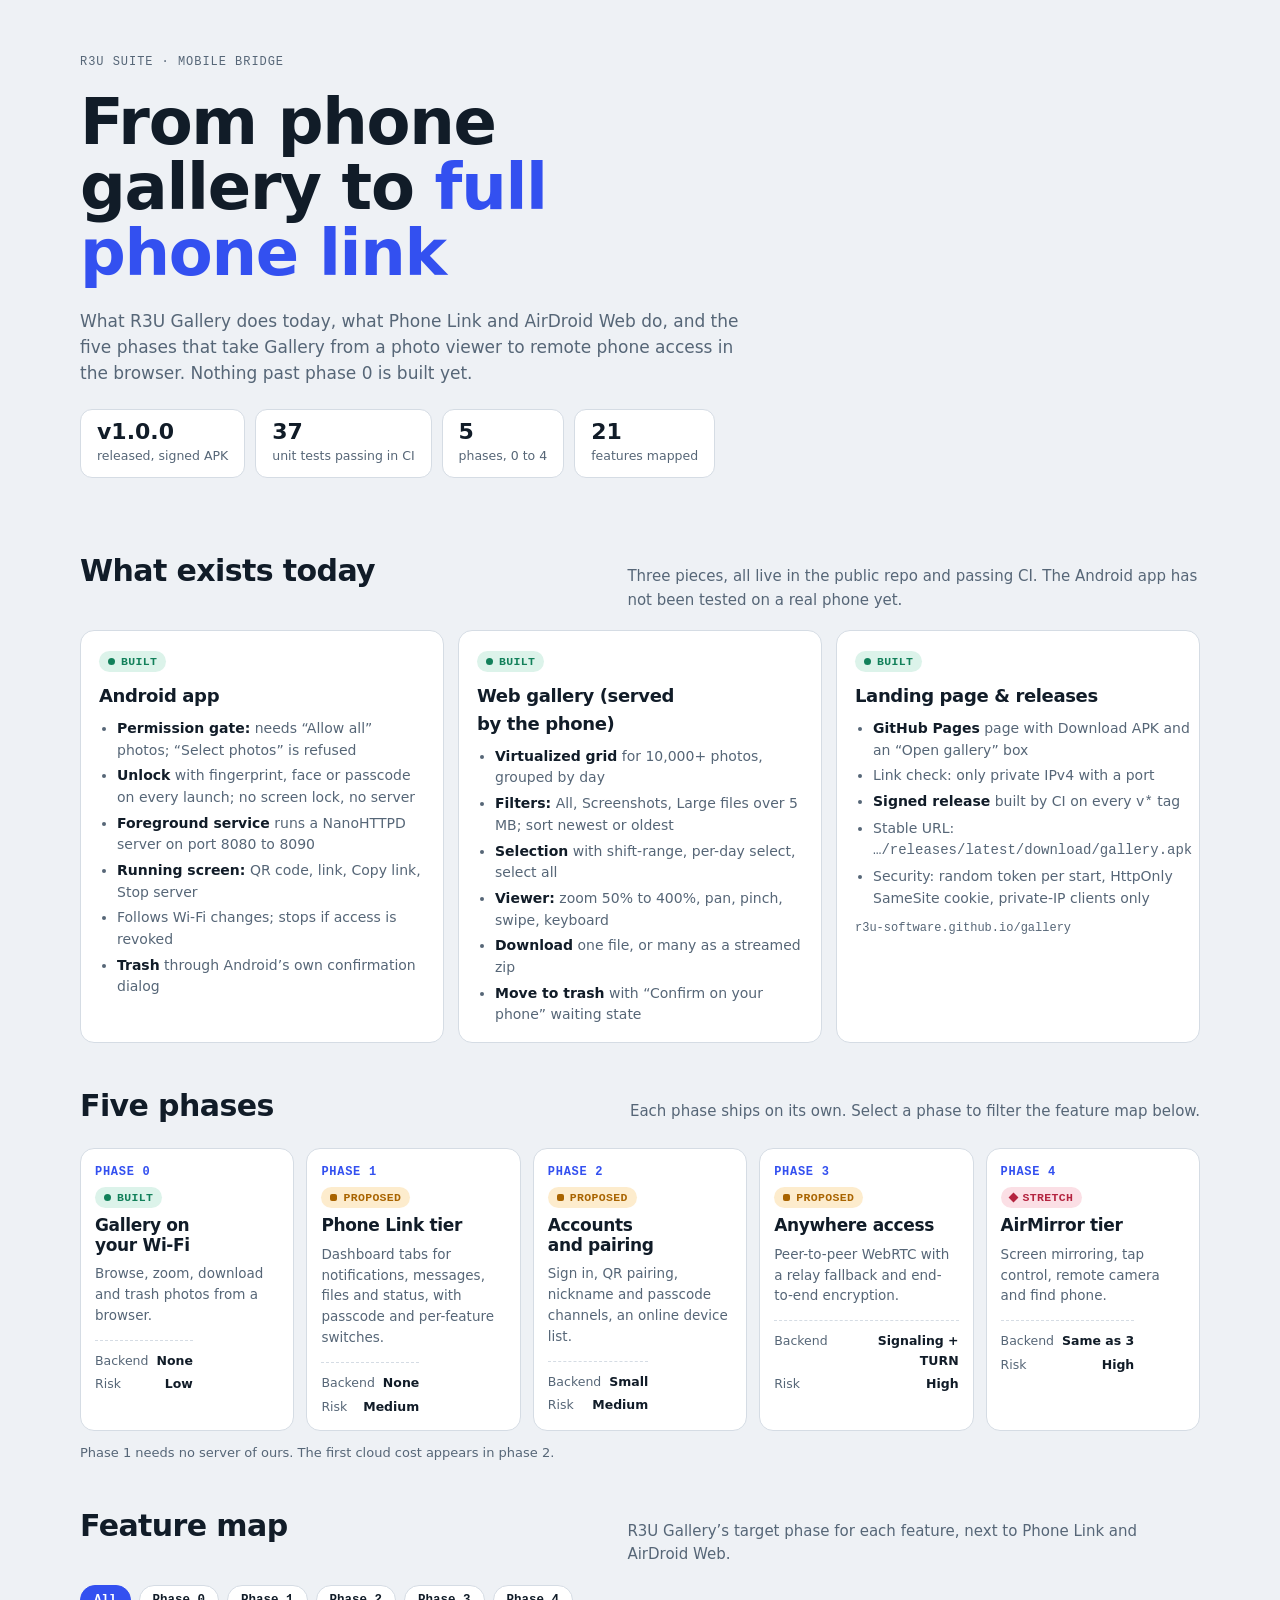
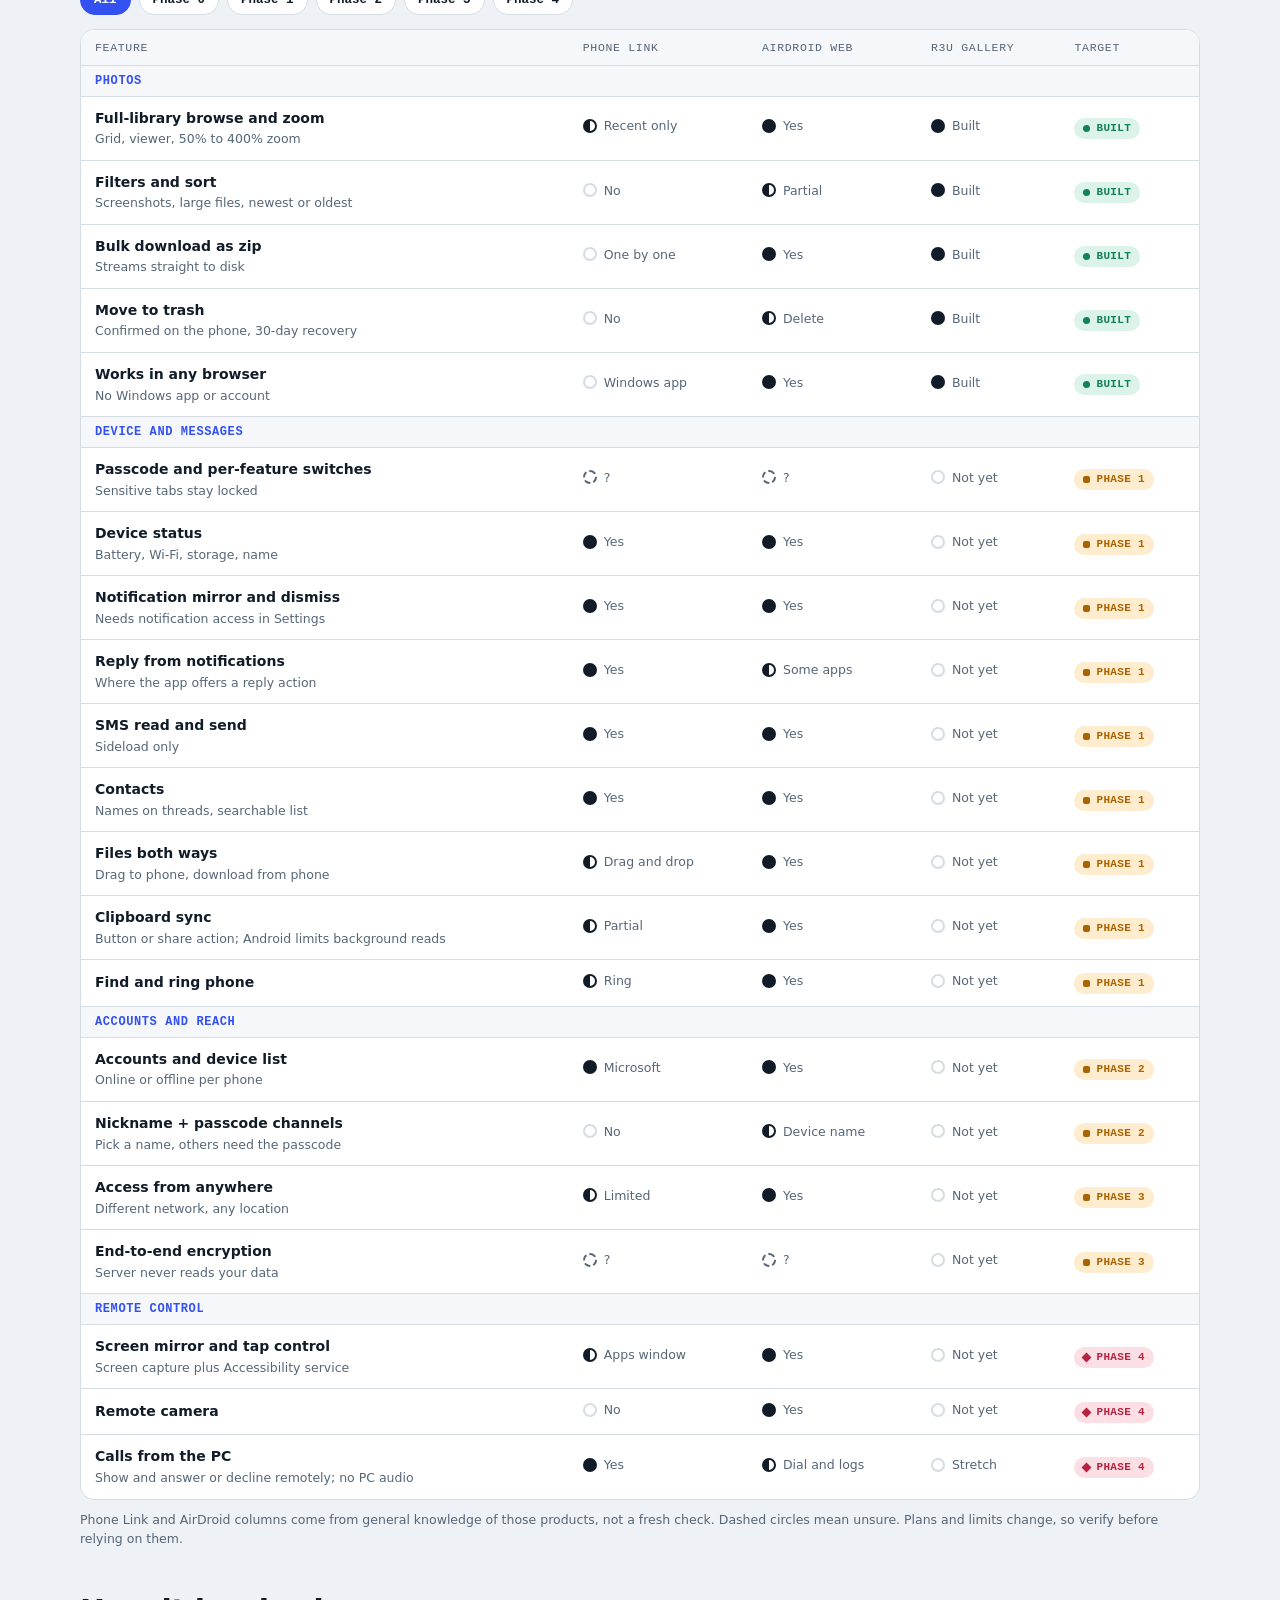
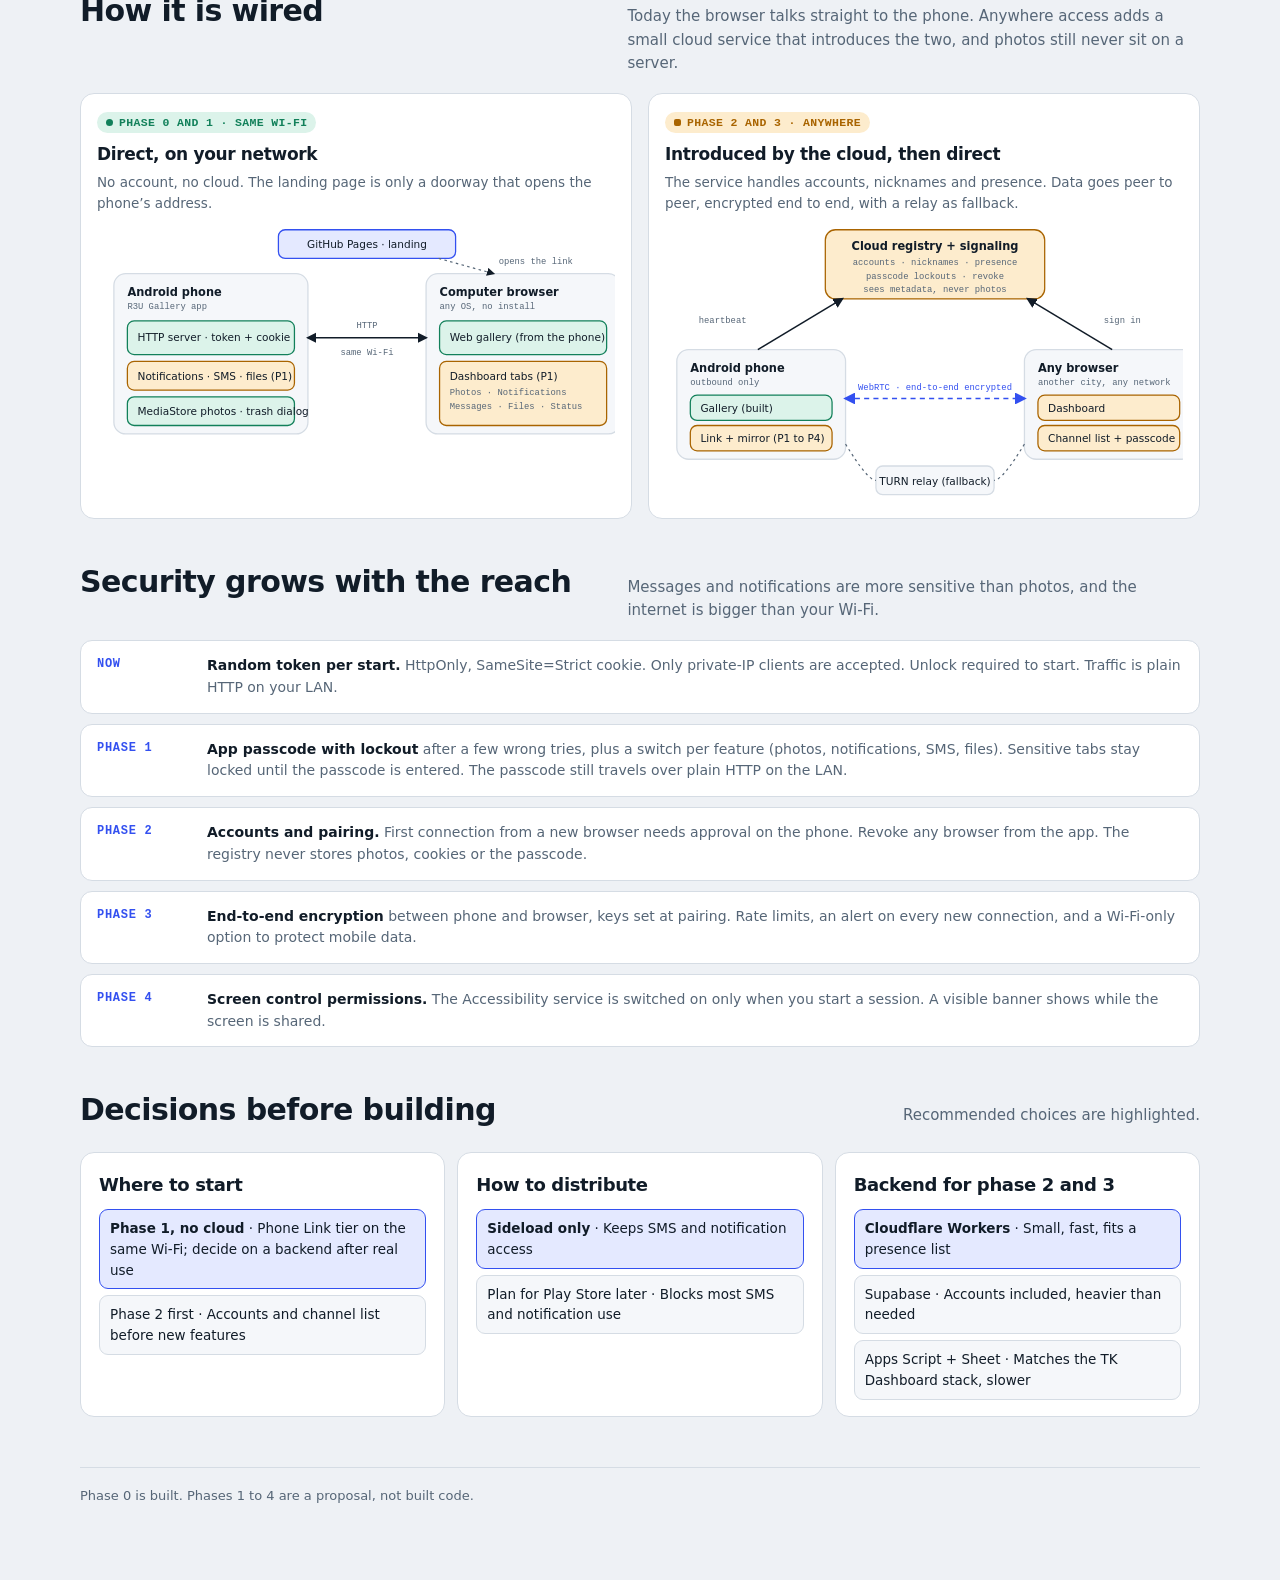
==== index.html @ 1c02d233 "R3U Gallery roadmap page Co-Authored-By: Claude Sonnet 5.5 <noreply@anthropic.com>" ====
<!doctype html>
<html lang="en">
<head>
<meta charset="utf-8">
<meta name="viewport" content="width=device-width, initial-scale=1">
<meta name="color-scheme" content="light dark">
<meta name="referrer" content="no-referrer">
<meta http-equiv="Content-Security-Policy" content="default-src 'none'; script-src 'self'; style-src 'self'; img-src data:; base-uri 'none'; form-action 'none'">
<title>R3U Gallery Roadmap</title>
<meta name="description" content="What R3U Gallery does today and the five-phase plan toward full phone link in the browser.">
<link rel="icon" href="data:image/svg+xml,%3Csvg xmlns='http://www.w3.org/2000/svg' viewBox='0 0 32 32'%3E%3Crect width='32' height='32' rx='8' fill='%233d5afe'/%3E%3Cpath d='M7 22l6-7 4 5 3-3 5 5z' fill='%23fff'/%3E%3Ccircle cx='12' cy='11' r='2.5' fill='%23fff'/%3E%3C/svg%3E">
<link rel="stylesheet" href="roadmap.css">
</head>
<body>
<div class="wrap">

  <header class="hero">
    <div class="eyebrow">R3U Suite · Mobile bridge</div>
    <h1>From phone gallery to <em>full phone link</em></h1>
    <p class="lead">What R3U Gallery does today, what Phone Link and AirDroid Web do, and the five phases that take Gallery from a photo viewer to remote phone access in the browser. Nothing past phase 0 is built yet.</p>
    <div class="stats" aria-label="Summary">
      <div class="stat"><b>v1.0.0</b><span>released, signed APK</span></div>
      <div class="stat"><b>37</b><span>unit tests passing in CI</span></div>
      <div class="stat"><b>5</b><span>phases, 0 to 4</span></div>
      <div class="stat"><b id="featCount">0</b><span>features mapped</span></div>
    </div>
  </header>

  <!-- WHAT EXISTS -->
  <section id="built">
    <div class="sec-head">
      <h2>What exists today</h2>
      <p>Three pieces, all live in the public repo and passing CI. The Android app has not been tested on a real phone yet.</p>
    </div>
    <div class="cards">
      <article class="card">
        <span class="pill built">BUILT</span>
        <h3>Android app</h3>
        <ul>
          <li><b>Permission gate:</b> needs “Allow all” photos; “Select photos” is refused</li>
          <li><b>Unlock</b> with fingerprint, face or passcode on every launch; no screen lock, no server</li>
          <li><b>Foreground service</b> runs a NanoHTTPD server on port 8080 to 8090</li>
          <li><b>Running screen:</b> QR code, link, Copy link, Stop server</li>
          <li>Follows Wi-Fi changes; stops if access is revoked</li>
          <li><b>Trash</b> through Android’s own confirmation dialog</li>
        </ul>
      </article>
      <article class="card">
        <span class="pill built">BUILT</span>
        <h3>Web gallery (served by the phone)</h3>
        <ul>
          <li><b>Virtualized grid</b> for 10,000+ photos, grouped by day</li>
          <li><b>Filters:</b> All, Screenshots, Large files over 5 MB; sort newest or oldest</li>
          <li><b>Selection</b> with shift-range, per-day select, select all</li>
          <li><b>Viewer:</b> zoom 50% to 400%, pan, pinch, swipe, keyboard</li>
          <li><b>Download</b> one file, or many as a streamed zip</li>
          <li><b>Move to trash</b> with “Confirm on your phone” waiting state</li>
        </ul>
      </article>
      <article class="card">
        <span class="pill built">BUILT</span>
        <h3>Landing page &amp; releases</h3>
        <ul>
          <li><b>GitHub Pages</b> page with Download APK and an “Open gallery” box</li>
          <li>Link check: only private IPv4 with a port</li>
          <li><b>Signed release</b> built by CI on every <span class="mono">v*</span> tag</li>
          <li>Stable URL: <span class="mono">…/releases/latest/download/gallery.apk</span></li>
          <li>Security: random token per start, HttpOnly SameSite cookie, private-IP clients only</li>
        </ul>
        <div class="link">r3u-software.github.io/gallery</div>
      </article>
    </div>
  </section>

  <!-- PHASES -->
  <section id="phases">
    <div class="sec-head">
      <h2>Five phases</h2>
      <p>Each phase ships on its own. Select a phase to filter the feature map below.</p>
    </div>
    <div class="spine" id="spine"></div>
    <p class="hint">Phase 1 needs no server of ours. The first cloud cost appears in phase 2.</p>
  </section>

  <!-- MATRIX -->
  <section id="features">
    <div class="sec-head">
      <h2>Feature map</h2>
      <p>R3U Gallery’s target phase for each feature, next to Phone Link and AirDroid Web.</p>
    </div>
    <div class="chips" id="chips" role="group" aria-label="Filter by phase"></div>
    <div class="table-wrap" role="region" aria-label="Feature comparison table" tabindex="0">
      <table>
        <thead>
          <tr><th>Feature</th><th>Phone Link</th><th>AirDroid Web</th><th>R3U Gallery</th><th>Target</th></tr>
        </thead>
        <tbody id="rows"></tbody>
      </table>
    </div>
    <p class="note">Phone Link and AirDroid columns come from general knowledge of those products, not a fresh check. Dashed circles mean unsure. Plans and limits change, so verify before relying on them.</p>
  </section>

  <!-- ARCHITECTURE -->
  <section id="architecture">
    <div class="sec-head">
      <h2>How it is wired</h2>
      <p>Today the browser talks straight to the phone. Anywhere access adds a small cloud service that introduces the two, and photos still never sit on a server.</p>
    </div>
    <div class="arch">
      <figure class="fig">
        <span class="pill built">PHASE 0 AND 1 · SAME WI-FI</span>
        <h3>Direct, on your network</h3>
        <p class="cap">No account, no cloud. The landing page is only a doorway that opens the phone’s address.</p>
        <div class="svgscroll">
        <svg viewBox="0 0 640 270" role="img" aria-label="Browser connects directly to the phone over Wi-Fi. The GitHub Pages landing page only links to the phone.">
          <defs>
            <marker id="ah" viewBox="0 0 10 10" refX="8" refY="5" markerWidth="7" markerHeight="7" orient="auto-start-reverse"><path d="M0 0L10 5L0 10z" class="head"/></marker>
            <marker id="aha" viewBox="0 0 10 10" refX="8" refY="5" markerWidth="7" markerHeight="7" orient="auto-start-reverse"><path d="M0 0L10 5L0 10z" class="head-a"/></marker>
          </defs>
          <!-- phone -->
          <rect class="box" x="20" y="60" width="230" height="190" rx="14"/>
          <text class="t-strong" x="36" y="86">Android phone</text>
          <text class="mono" x="36" y="102">R3U Gallery app</text>
          <rect class="box-built" x="36" y="116" width="198" height="40" rx="8"/>
          <text x="48" y="140">HTTP server · token + cookie</text>
          <rect class="box-plan" x="36" y="164" width="198" height="34" rx="8"/>
          <text x="48" y="186">Notifications · SMS · files (P1)</text>
          <rect class="box-built" x="36" y="206" width="198" height="34" rx="8"/>
          <text x="48" y="228">MediaStore photos · trash dialog</text>
          <!-- browser -->
          <rect class="box" x="390" y="60" width="230" height="190" rx="14"/>
          <text class="t-strong" x="406" y="86">Computer browser</text>
          <text class="mono" x="406" y="102">any OS, no install</text>
          <rect class="box-built" x="406" y="116" width="198" height="40" rx="8"/>
          <text x="418" y="140">Web gallery (from the phone)</text>
          <rect class="box-plan" x="406" y="164" width="198" height="76" rx="8"/>
          <text x="418" y="186">Dashboard tabs (P1)</text>
          <text class="mono" x="418" y="204">Photos · Notifications</text>
          <text class="mono" x="418" y="220">Messages · Files · Status</text>
          <!-- link -->
          <path class="ln" d="M250 136 H390" marker-start="url(#ah)" marker-end="url(#ah)"/>
          <text class="mono" x="320" y="124" text-anchor="middle">HTTP</text>
          <text class="mono" x="320" y="156" text-anchor="middle">same Wi-Fi</text>
          <!-- pages -->
          <rect class="box-acc" x="215" y="8" width="210" height="34" rx="8"/>
          <text x="320" y="30" text-anchor="middle">GitHub Pages · landing</text>
          <path class="ln-m" d="M405 42 L470 60" marker-end="url(#ah)"/>
          <text class="mono" x="476" y="48">opens the link</text>
        </svg>
        </div>
      </figure>

      <figure class="fig">
        <span class="pill plan">PHASE 2 AND 3 · ANYWHERE</span>
        <h3>Introduced by the cloud, then direct</h3>
        <p class="cap">The service handles accounts, nicknames and presence. Data goes peer to peer, encrypted end to end, with a relay as fallback.</p>
        <div class="svgscroll">
        <svg viewBox="0 0 640 330" role="img" aria-label="Phone and browser sign in to a cloud registry, then connect by encrypted WebRTC, with a TURN relay as fallback.">
          <defs>
            <marker id="bh" viewBox="0 0 10 10" refX="8" refY="5" markerWidth="7" markerHeight="7" orient="auto-start-reverse"><path d="M0 0L10 5L0 10z" class="head"/></marker>
            <marker id="bha" viewBox="0 0 10 10" refX="8" refY="5" markerWidth="7" markerHeight="7" orient="auto-start-reverse"><path d="M0 0L10 5L0 10z" class="head-a"/></marker>
          </defs>
          <!-- cloud -->
          <rect class="box-plan" x="190" y="8" width="260" height="82" rx="12"/>
          <text class="t-strong" x="320" y="32" text-anchor="middle">Cloud registry + signaling</text>
          <text class="mono" x="320" y="50" text-anchor="middle">accounts · nicknames · presence</text>
          <text class="mono" x="320" y="66" text-anchor="middle">passcode lockouts · revoke</text>
          <text class="mono" x="320" y="82" text-anchor="middle">sees metadata, never photos</text>
          <!-- phone -->
          <rect class="box" x="14" y="150" width="200" height="130" rx="14"/>
          <text class="t-strong" x="30" y="176">Android phone</text>
          <text class="mono" x="30" y="192">outbound only</text>
          <rect class="box-built" x="30" y="204" width="168" height="30" rx="8"/>
          <text x="42" y="224">Gallery (built)</text>
          <rect class="box-plan" x="30" y="240" width="168" height="30" rx="8"/>
          <text x="42" y="260">Link + mirror (P1 to P4)</text>
          <!-- browser -->
          <rect class="box" x="426" y="150" width="200" height="130" rx="14"/>
          <text class="t-strong" x="442" y="176">Any browser</text>
          <text class="mono" x="442" y="192">another city, any network</text>
          <rect class="box-plan" x="442" y="204" width="168" height="30" rx="8"/>
          <text x="454" y="224">Dashboard</text>
          <rect class="box-plan" x="442" y="240" width="168" height="30" rx="8"/>
          <text x="454" y="260">Channel list + passcode</text>
          <!-- signaling lines -->
          <path class="ln" d="M110 150 L210 90" marker-end="url(#bh)"/>
          <text class="mono" x="40" y="118">heartbeat</text>
          <path class="ln" d="M530 150 L430 90" marker-end="url(#bh)"/>
          <text class="mono" x="520" y="118">sign in</text>
          <!-- p2p -->
          <path class="ln-d" d="M214 208 H426" marker-start="url(#bha)" marker-end="url(#bha)"/>
          <text class="mono acc-text" x="320" y="198" text-anchor="middle">WebRTC · end-to-end encrypted</text>
          <!-- turn -->
          <rect class="box" x="250" y="288" width="140" height="34" rx="8"/>
          <text x="320" y="310" text-anchor="middle">TURN relay (fallback)</text>
          <path class="ln-m" d="M214 262 Q 240 305 250 305"/>
          <path class="ln-m" d="M426 262 Q 400 305 390 305"/>
        </svg>
        </div>
      </figure>
    </div>
  </section>

  <!-- SECURITY -->
  <section id="security">
    <div class="sec-head">
      <h2>Security grows with the reach</h2>
      <p>Messages and notifications are more sensitive than photos, and the internet is bigger than your Wi-Fi.</p>
    </div>
    <div class="layers">
      <div class="layer"><div class="ph">NOW</div><p><b>Random token per start.</b> HttpOnly, SameSite=Strict cookie. Only private-IP clients are accepted. Unlock required to start. Traffic is plain HTTP on your LAN.</p></div>
      <div class="layer"><div class="ph">PHASE 1</div><p><b>App passcode with lockout</b> after a few wrong tries, plus a switch per feature (photos, notifications, SMS, files). Sensitive tabs stay locked until the passcode is entered. The passcode still travels over plain HTTP on the LAN.</p></div>
      <div class="layer"><div class="ph">PHASE 2</div><p><b>Accounts and pairing.</b> First connection from a new browser needs approval on the phone. Revoke any browser from the app. The registry never stores photos, cookies or the passcode.</p></div>
      <div class="layer"><div class="ph">PHASE 3</div><p><b>End-to-end encryption</b> between phone and browser, keys set at pairing. Rate limits, an alert on every new connection, and a Wi-Fi-only option to protect mobile data.</p></div>
      <div class="layer"><div class="ph">PHASE 4</div><p><b>Screen control permissions.</b> The Accessibility service is switched on only when you start a session. A visible banner shows while the screen is shared.</p></div>
    </div>
  </section>

  <!-- DECISIONS -->
  <section id="decisions">
    <div class="sec-head">
      <h2>Decisions before building</h2>
      <p>Recommended choices are highlighted.</p>
    </div>
    <div class="decisions">
      <article class="card">
        <h3>Where to start</h3>
        <div class="opts">
          <div class="opt rec"><b>Phase 1, no cloud</b> · Phone Link tier on the same Wi-Fi; decide on a backend after real use</div>
          <div class="opt">Phase 2 first · Accounts and channel list before new features</div>
        </div>
      </article>
      <article class="card">
        <h3>How to distribute</h3>
        <div class="opts">
          <div class="opt rec"><b>Sideload only</b> · Keeps SMS and notification access</div>
          <div class="opt">Plan for Play Store later · Blocks most SMS and notification use</div>
        </div>
      </article>
      <article class="card">
        <h3>Backend for phase 2 and 3</h3>
        <div class="opts">
          <div class="opt rec"><b>Cloudflare Workers</b> · Small, fast, fits a presence list</div>
          <div class="opt">Supabase · Accounts included, heavier than needed</div>
          <div class="opt">Apps Script + Sheet · Matches the TK Dashboard stack, slower</div>
        </div>
      </article>
    </div>
  </section>

  <footer>Phase 0 is built. Phases 1 to 4 are a proposal, not built code.</footer>
</div>
<script src="roadmap.js"></script>
</body>
</html>
---- roadmap.css ----
/* Layout concept: a technical blueprint. One ink-blue spine of phases on top, a comparison matrix in the middle, two architecture drawings below. */
:root {
  --bg: #eef1f5;
  --surface: #ffffff;
  --surface-2: #f5f7fa;
  --fg: #111c28;
  --muted: #566677;
  --line: #d5dce4;
  --accent: #3350f0;
  --accent-soft: #e4e9ff;
  --built: #12805a;
  --built-soft: #dcf3ea;
  --plan: #a96400;
  --plan-soft: #fdeccd;
  --hard: #b4233f;
  --hard-soft: #fbdfe5;
  --font-display: system-ui, -apple-system, "Segoe UI", sans-serif;
  --font-body: system-ui, -apple-system, "Segoe UI", sans-serif;
  --font-mono: ui-monospace, "SFMono-Regular", Menlo, Consolas, monospace;
}
@media (prefers-color-scheme: dark) {
  :root:not([data-theme="light"]) {
    --bg: #0d141c; --surface: #141d28; --surface-2: #1a2532; --fg: #e8eef5; --muted: #93a3b4; --line: #26323f;
    --accent: #8da0ff; --accent-soft: #1f2a52; --built: #4cd0a0; --built-soft: #123a2d; --plan: #f2b45a; --plan-soft: #3b2d12;
    --hard: #ff8aa0; --hard-soft: #43202a; color-scheme: dark;
  }
}
:root[data-theme="dark"] {
  --bg: #0d141c; --surface: #141d28; --surface-2: #1a2532; --fg: #e8eef5; --muted: #93a3b4; --line: #26323f;
  --accent: #8da0ff; --accent-soft: #1f2a52; --built: #4cd0a0; --built-soft: #123a2d; --plan: #f2b45a; --plan-soft: #3b2d12;
  --hard: #ff8aa0; --hard-soft: #43202a; color-scheme: dark;
}

* { box-sizing: border-box; }
body {
  margin: 0; padding-inline: 18px; padding-block: 0 72px;
  background: var(--bg); color: var(--fg);
  font: 15px/1.55 var(--font-body);
}
.wrap { max-width: 1120px; margin-inline: auto; }
h1, h2, h3 { font-family: var(--font-display); text-wrap: balance; margin: 0; letter-spacing: -0.02em; }
p { margin: 0; }
.mono { font-family: var(--font-mono); }
.eyebrow { font: 500 12px/1 var(--font-mono); letter-spacing: 0.08em; text-transform: uppercase; color: var(--muted); }

/* hero */
.hero { padding-block: 56px 36px; display: grid; gap: 22px; }
.hero h1 { font-size: clamp(36px, 6.4vw, 64px); font-weight: 800; line-height: 1.02; max-width: 15ch; }
.hero h1 em { font-style: normal; color: var(--accent); }
.hero p.lead { max-width: 62ch; color: var(--muted); font-size: 17px; }
.stats { display: flex; flex-wrap: wrap; gap: 10px; }
.stat { background: var(--surface); border: 1px solid var(--line); border-radius: 12px; padding: 10px 16px; min-width: 0; }
.stat b { display: block; font: 700 22px/1.1 var(--font-display); font-variant-numeric: tabular-nums; }
.stat span { font-size: 12.5px; color: var(--muted); }

section { padding-block: 34px 6px; }
.sec-head { display: flex; flex-wrap: wrap; align-items: baseline; justify-content: space-between; gap: 6px 20px; margin-bottom: 18px; }
.sec-head h2 { font-size: clamp(22px, 3.4vw, 30px); font-weight: 700; }
.sec-head p { color: var(--muted); max-width: 60ch; }

/* status pills: shape + text, never colour alone */
.pill { display: inline-flex; align-items: center; gap: 6px; font: 600 11.5px/1 var(--font-mono); letter-spacing: 0.03em; padding: 5px 9px; border-radius: 999px; white-space: nowrap; }
.pill::before { content: ""; width: 7px; height: 7px; background: currentColor; }
.pill.built { color: var(--built); background: var(--built-soft); }
.pill.built::before { border-radius: 50%; }
.pill.plan { color: var(--plan); background: var(--plan-soft); }
.pill.plan::before { border-radius: 2px; }
.pill.hard { color: var(--hard); background: var(--hard-soft); }
.pill.hard::before { transform: rotate(45deg); }

/* built cards */
.cards { display: grid; gap: 14px; grid-template-columns: repeat(auto-fit, minmax(min(100%, 300px), 1fr)); }
.card { background: var(--surface); border: 1px solid var(--line); border-radius: 14px; padding: 18px 18px 16px; min-width: 0; }
.card h3 { font-size: 18px; font-weight: 700; margin-block: 10px 8px; }
.card ul { margin: 0; padding-left: 18px; color: var(--muted); display: grid; gap: 4px; font-size: 14px; }
.card ul b { color: var(--fg); font-weight: 600; }
.card .link { margin-top: 12px; font: 500 12px var(--font-mono); color: var(--muted); overflow-wrap: anywhere; }

/* phase spine */
.spine { display: grid; gap: 12px; grid-template-columns: repeat(5, minmax(0, 1fr)); position: relative; }
.phase {
  text-align: left; font: inherit; color: inherit; cursor: pointer; position: relative;
  background: var(--surface); border: 1px solid var(--line); border-radius: 14px; padding: 16px 14px 14px;
  display: flex; flex-direction: column; gap: 8px; min-width: 0;
  transition: border-color .15s, transform .15s, box-shadow .15s;
}
.phase:hover { border-color: var(--accent); transform: translateY(-2px); }
.phase[aria-pressed="true"] { border-color: var(--accent); box-shadow: 0 0 0 2px var(--accent-soft), 0 8px 24px -12px var(--accent); }
.phase:focus-visible, .chip:focus-visible { outline: 2px solid var(--accent); outline-offset: 2px; }
.phase .n { font: 700 12px var(--font-mono); color: var(--accent); letter-spacing: .06em; }
.phase h3 { font-size: 17px; font-weight: 700; line-height: 1.15; }
.phase p { font-size: 13.5px; color: var(--muted); }
.phase dl { margin: 6px 0 0; display: grid; gap: 4px; font-size: 12.5px; border-top: 1px dashed var(--line); padding-top: 10px; }
.phase dl div { display: flex; justify-content: space-between; gap: 8px; }
.phase dt { color: var(--muted); }
.phase dd { margin: 0; font-weight: 600; text-align: right; }
.hint { margin-top: 12px; font-size: 13px; color: var(--muted); }

/* matrix */
.chips { display: flex; flex-wrap: wrap; gap: 8px; margin-bottom: 14px; }
.chip { font: 600 12.5px var(--font-mono); cursor: pointer; padding: 7px 13px; border-radius: 999px; background: var(--surface); border: 1px solid var(--line); color: var(--fg); }
.chip[aria-pressed="true"] { background: var(--accent); border-color: var(--accent); color: #fff; }
:root[data-theme="dark"] .chip[aria-pressed="true"] { color: #0d141c; }
@media (prefers-color-scheme: dark) { :root:not([data-theme="light"]) .chip[aria-pressed="true"] { color: #0d141c; } }
.table-wrap { overflow-x: auto; background: var(--surface); border: 1px solid var(--line); border-radius: 14px; }
table { width: 100%; min-width: 760px; border-collapse: collapse; font-size: 14px; }
th, td { padding: 11px 14px; text-align: left; border-bottom: 1px solid var(--line); vertical-align: middle; }
thead th { font: 500 11.5px var(--font-mono); letter-spacing: .06em; text-transform: uppercase; color: var(--muted); background: var(--surface-2); position: sticky; top: 0; }
tbody tr:last-child td { border-bottom: 0; }
tbody tr.group td { background: var(--surface-2); font: 600 12px var(--font-mono); letter-spacing: .05em; text-transform: uppercase; color: var(--accent); padding-block: 8px; }
td.feat { font-weight: 600; }
td.feat small { display: block; font-weight: 400; color: var(--muted); font-size: 12.5px; }
.mark { display: inline-flex; align-items: center; gap: 7px; font-size: 12.5px; color: var(--muted); white-space: nowrap; }
.dot { width: 14px; height: 14px; border-radius: 50%; border: 2px solid var(--fg); flex: none; }
.dot.full { background: var(--fg); }
.dot.half { background: linear-gradient(90deg, var(--fg) 50%, transparent 50%); }
.dot.none { border-color: var(--line); }
.dot.unk { border-style: dashed; border-color: var(--muted); }
td.tgt .pill { font-size: 11px; }
tr.dim { opacity: .28; }
.note { margin-top: 10px; font-size: 12.5px; color: var(--muted); }

/* architecture */
.arch { display: grid; gap: 16px; grid-template-columns: repeat(auto-fit, minmax(min(100%, 480px), 1fr)); }
.fig { background: var(--surface); border: 1px solid var(--line); border-radius: 14px; padding: 16px; min-width: 0; }
.fig h3 { font-size: 17px; font-weight: 700; margin-block: 8px 4px; }
.fig p.cap { color: var(--muted); font-size: 13.5px; margin-bottom: 10px; }
.svgscroll { overflow-x: auto; }
.svgscroll svg { display: block; width: 100%; min-width: 540px; height: auto; }
svg text { font-family: var(--font-body); fill: var(--fg); font-size: 12.5px; }
svg .mono { font-family: var(--font-mono); font-size: 10.5px; fill: var(--muted); }
svg .t-strong { font-weight: 700; font-size: 13.5px; }
svg .box { fill: var(--surface-2); stroke: var(--line); stroke-width: 1.5; }
svg .box-acc { fill: var(--accent-soft); stroke: var(--accent); stroke-width: 1.5; }
svg .box-built { fill: var(--built-soft); stroke: var(--built); stroke-width: 1.5; }
svg .box-plan { fill: var(--plan-soft); stroke: var(--plan); stroke-width: 1.5; }
svg .ln { stroke: var(--fg); stroke-width: 1.8; fill: none; }
svg .ln-d { stroke: var(--accent); stroke-width: 2; stroke-dasharray: 6 5; fill: none; }
svg .ln-m { stroke: var(--muted); stroke-width: 1.4; stroke-dasharray: 3 4; fill: none; }
svg .head { fill: var(--fg); }
svg .head-a { fill: var(--accent); }

/* security */
.layers { display: grid; gap: 10px; }
.layer { display: grid; grid-template-columns: 96px 1fr; gap: 14px; align-items: start; background: var(--surface); border: 1px solid var(--line); border-radius: 12px; padding: 14px 16px; }
.layer .ph { font: 700 12px var(--font-mono); color: var(--accent); letter-spacing: .06em; padding-top: 2px; }
.layer p { color: var(--muted); font-size: 14px; }
.layer p b { color: var(--fg); }

/* decisions */
.decisions { display: grid; gap: 12px; grid-template-columns: repeat(auto-fit, minmax(min(100%, 320px), 1fr)); }
.decisions .card h3 { margin-top: 0; }
.opts { display: grid; gap: 6px; margin-top: 10px; }
.opt { font-size: 13.5px; padding: 8px 10px; border-radius: 9px; background: var(--surface-2); border: 1px solid var(--line); }
.opt.rec { border-color: var(--accent); background: var(--accent-soft); }
.opt b { font-weight: 700; }

footer { margin-top: 44px; padding-top: 18px; border-top: 1px solid var(--line); color: var(--muted); font-size: 13px; }

@media (max-width: 920px) { .spine { grid-template-columns: repeat(2, minmax(0, 1fr)); } }
@media (max-width: 560px) {
  .spine { grid-template-columns: 1fr; }
  .layer { grid-template-columns: 1fr; gap: 4px; }
  .hero { padding-block: 36px 24px; }
}
@media (prefers-reduced-motion: reduce) { * { transition: none !important; } }

.fig { margin: 0; }
.pill.self-start { align-self: flex-start; }
svg .acc-text { fill: var(--accent); }
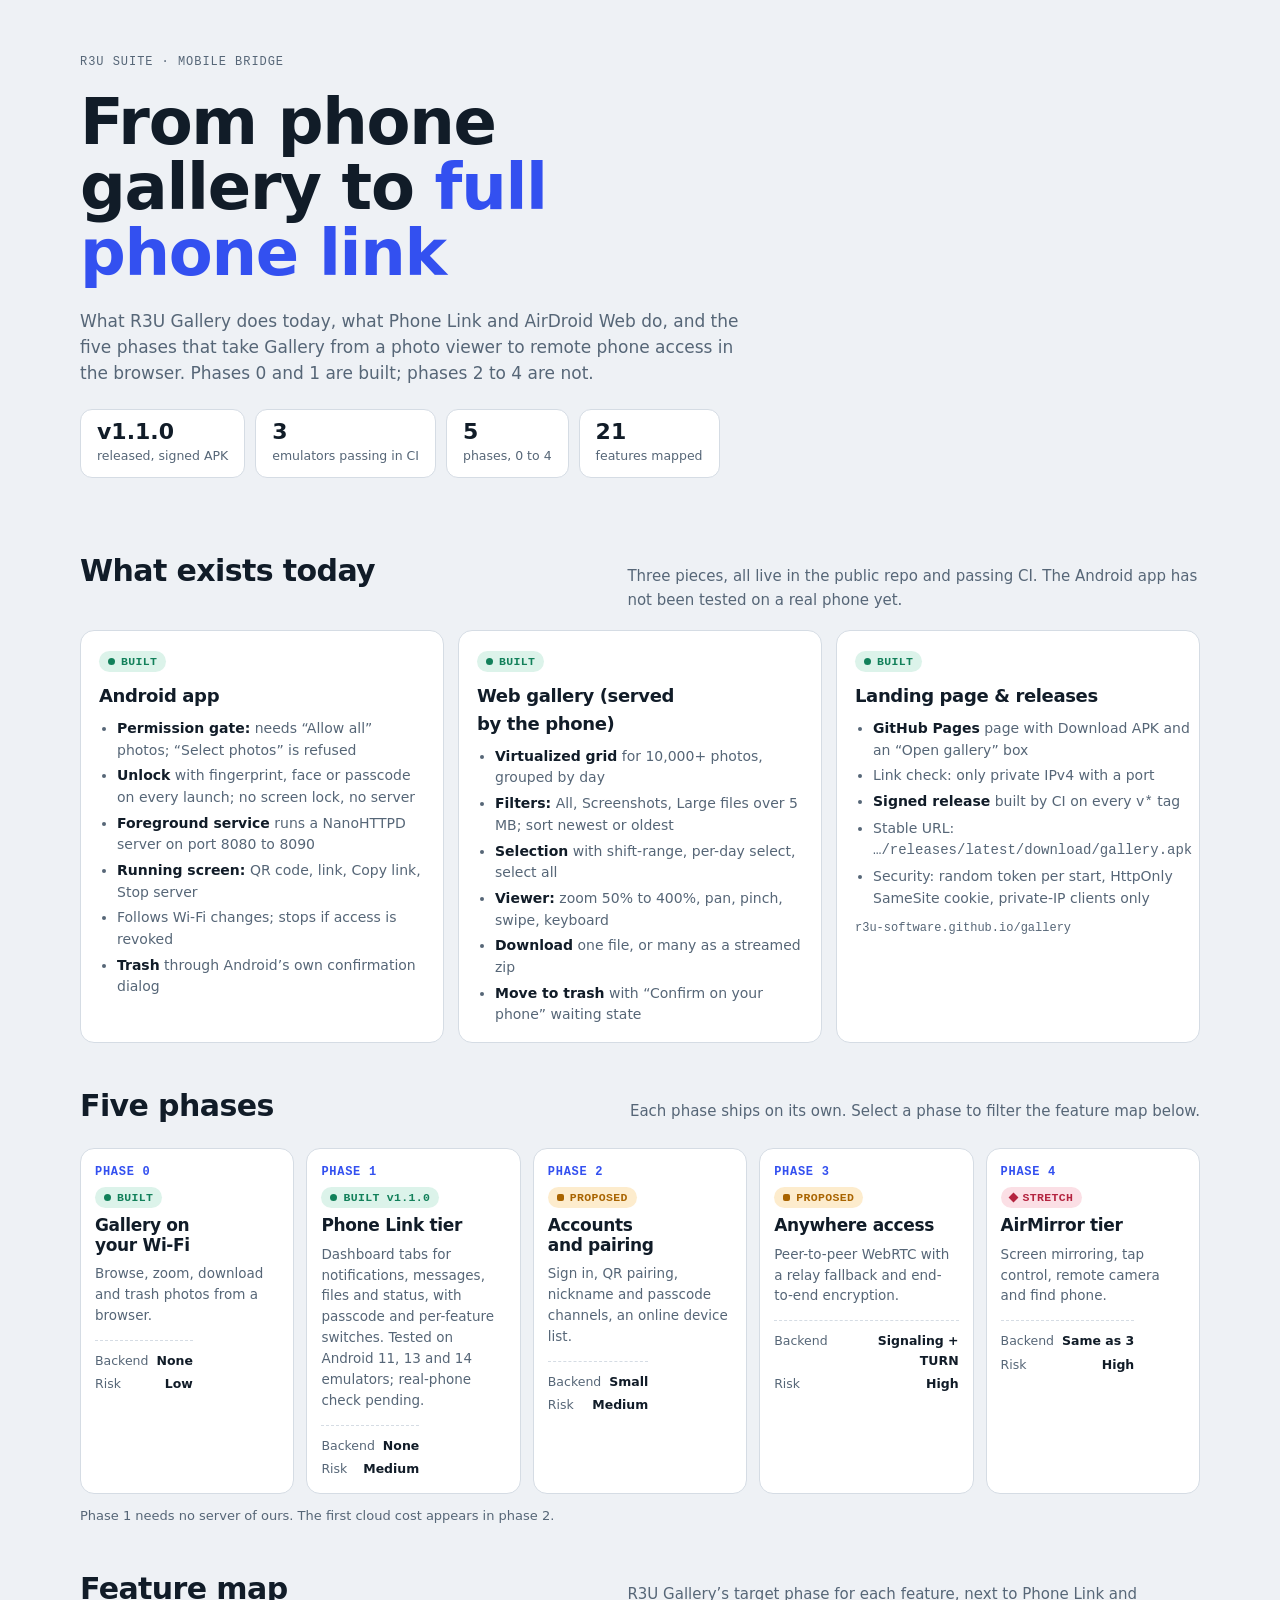
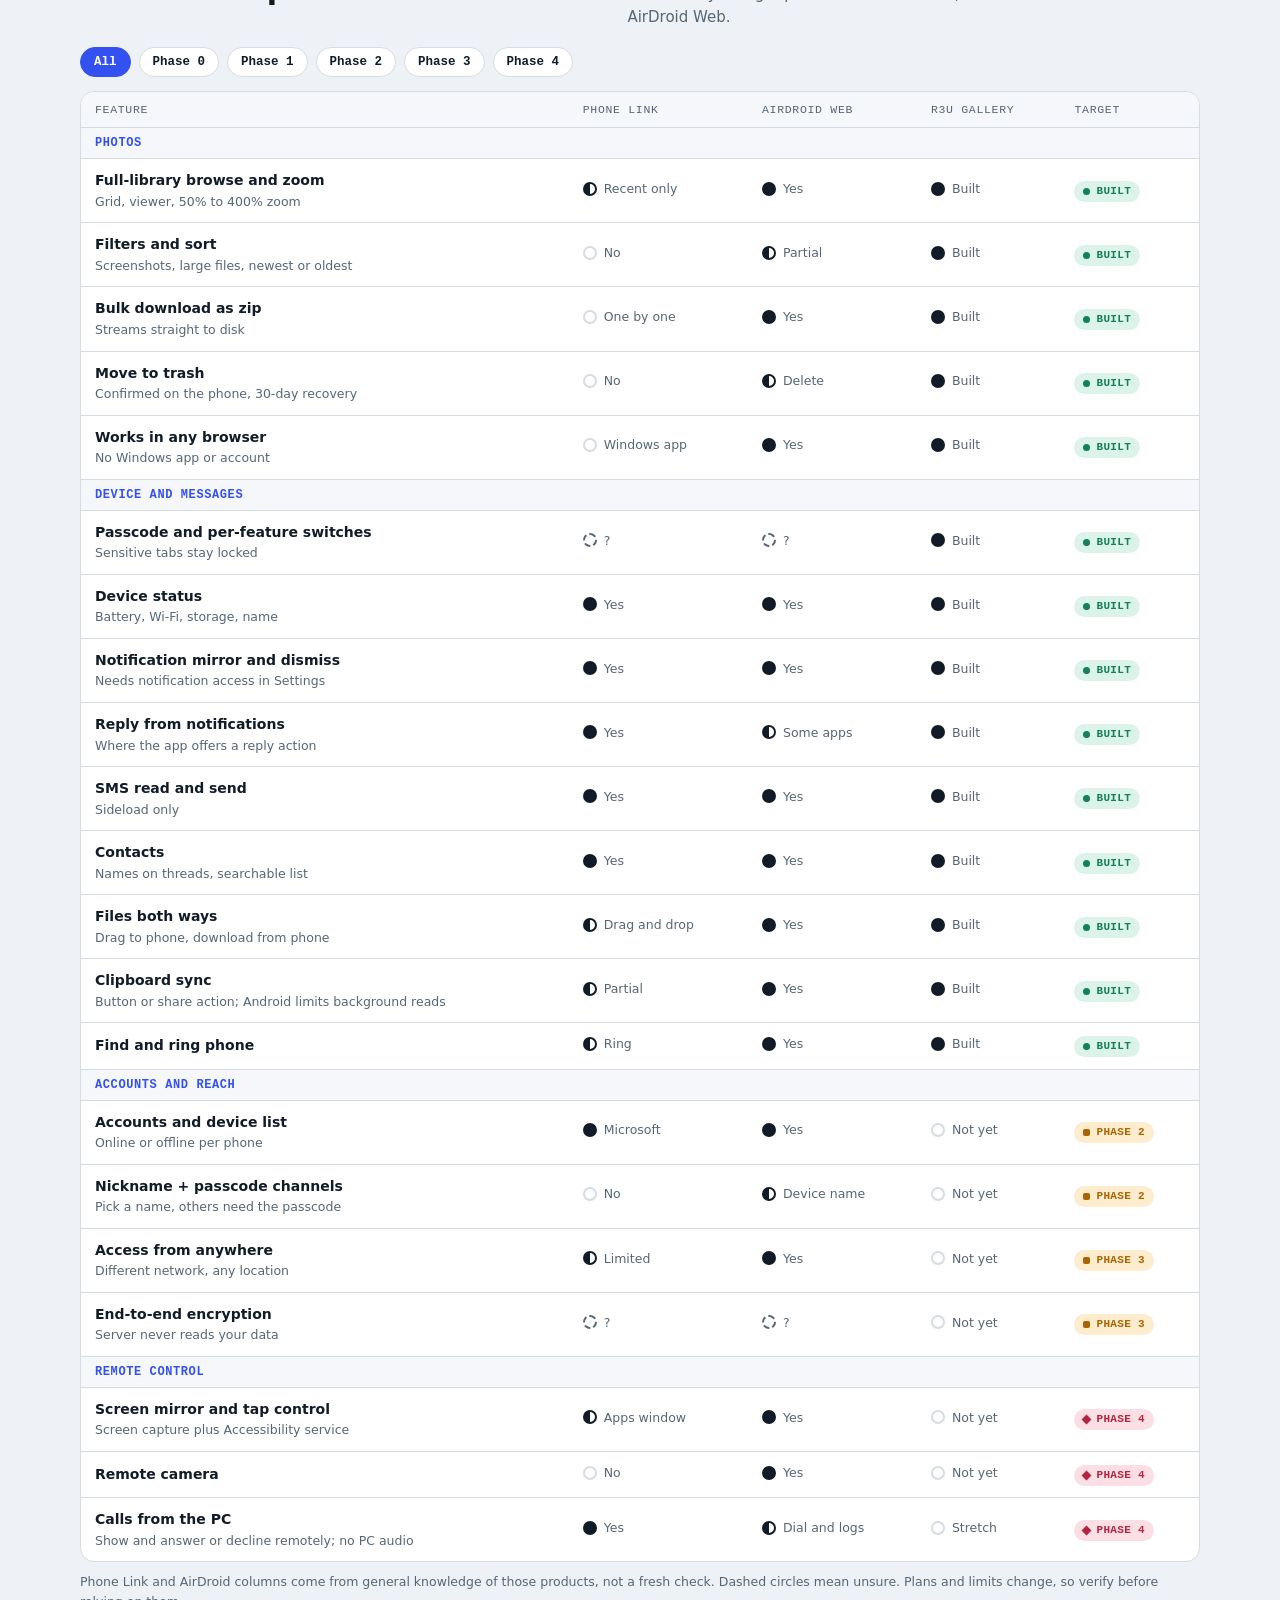
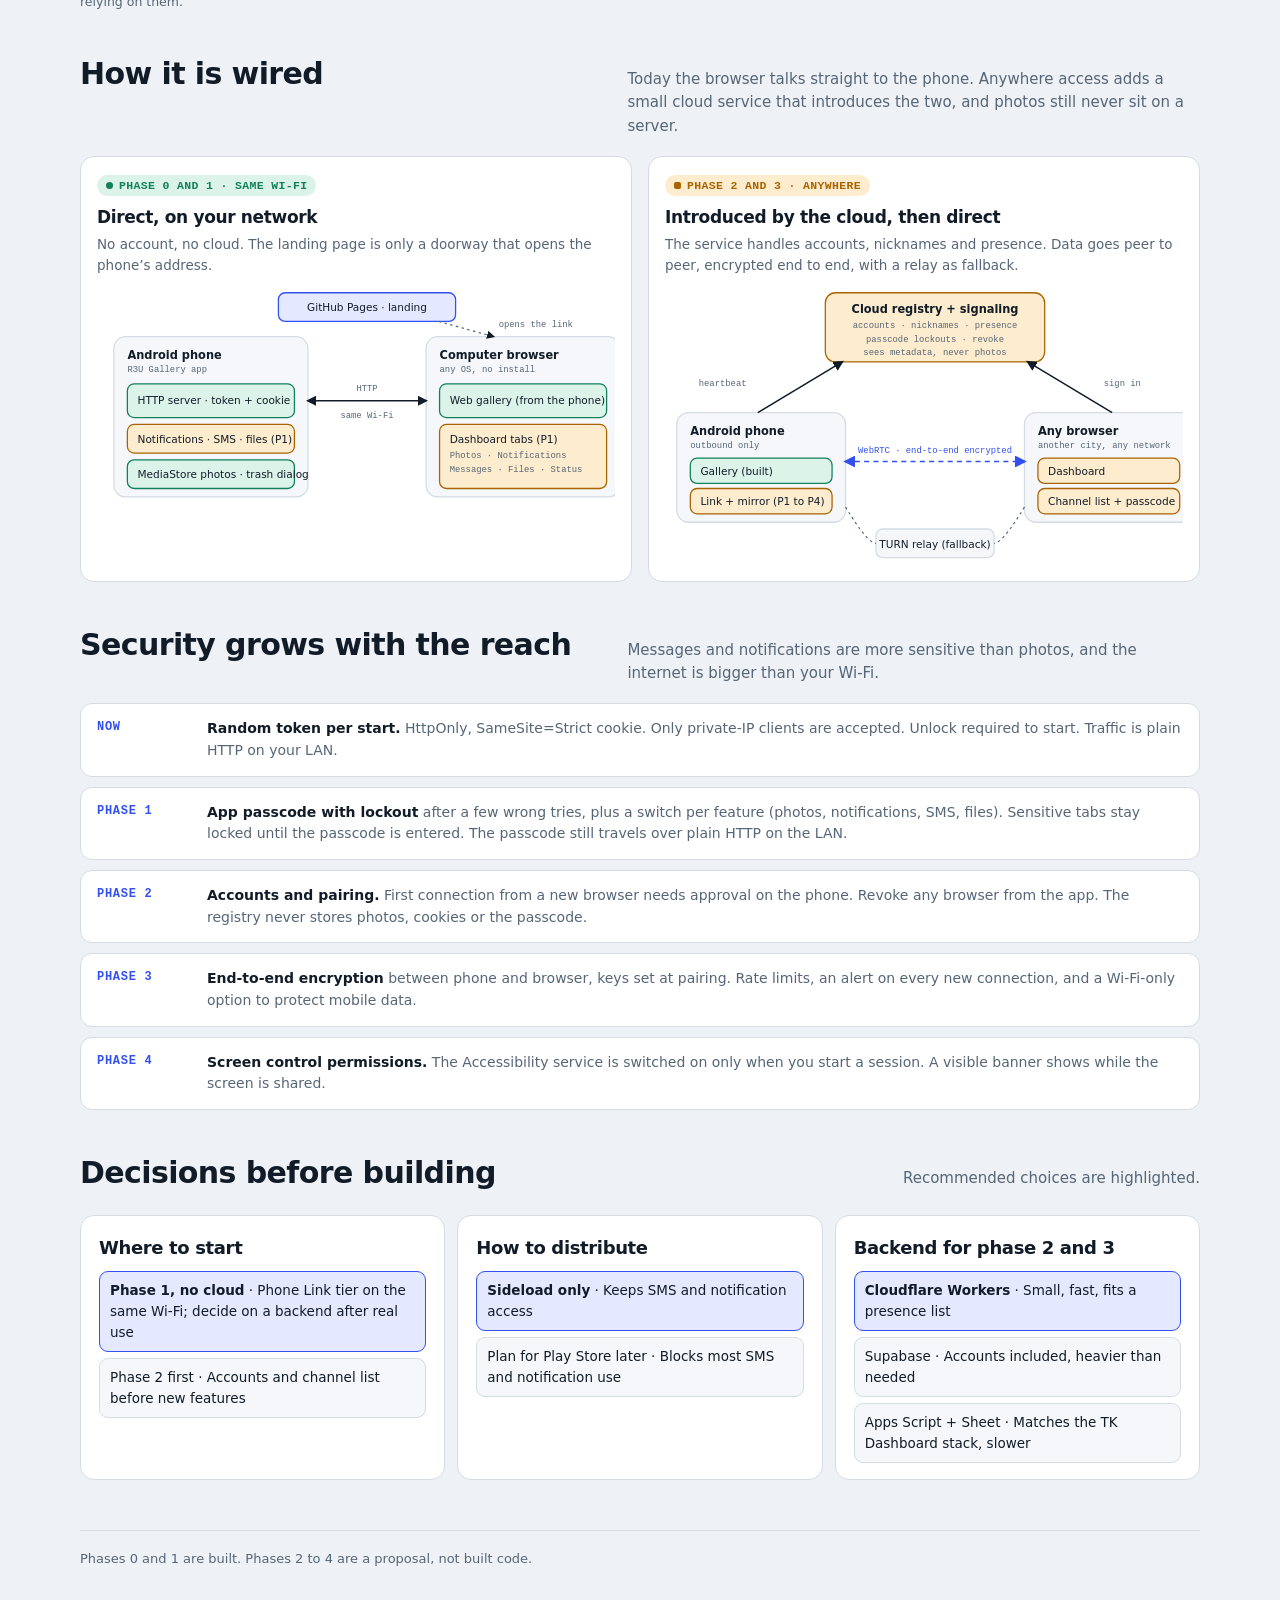
==== commit 41513713: "Roadmap: Phase 1 built (v1.1.0) Co-Authored-By: Claude Sonnet 5.5 <noreply@anthropic.com>" ====
--- a/index.html
+++ b/index.html
@@ -17,10 +17,10 @@
   <header class="hero">
     <div class="eyebrow">R3U Suite · Mobile bridge</div>
     <h1>From phone gallery to <em>full phone link</em></h1>
-    <p class="lead">What R3U Gallery does today, what Phone Link and AirDroid Web do, and the five phases that take Gallery from a photo viewer to remote phone access in the browser. Nothing past phase 0 is built yet.</p>
+    <p class="lead">What R3U Gallery does today, what Phone Link and AirDroid Web do, and the five phases that take Gallery from a photo viewer to remote phone access in the browser. Phases 0 and 1 are built; phases 2 to 4 are not.</p>
     <div class="stats" aria-label="Summary">
-      <div class="stat"><b>v1.0.0</b><span>released, signed APK</span></div>
-      <div class="stat"><b>37</b><span>unit tests passing in CI</span></div>
+      <div class="stat"><b>v1.1.0</b><span>released, signed APK</span></div>
+      <div class="stat"><b>3</b><span>emulators passing in CI</span></div>
       <div class="stat"><b>5</b><span>phases, 0 to 4</span></div>
       <div class="stat"><b id="featCount">0</b><span>features mapped</span></div>
     </div>
@@ -248,7 +248,7 @@
     </div>
   </section>
 
-  <footer>Phase 0 is built. Phases 1 to 4 are a proposal, not built code.</footer>
+  <footer>Phases 0 and 1 are built. Phases 2 to 4 are a proposal, not built code.</footer>
 </div>
 <script src="roadmap.js"></script>
 </body>
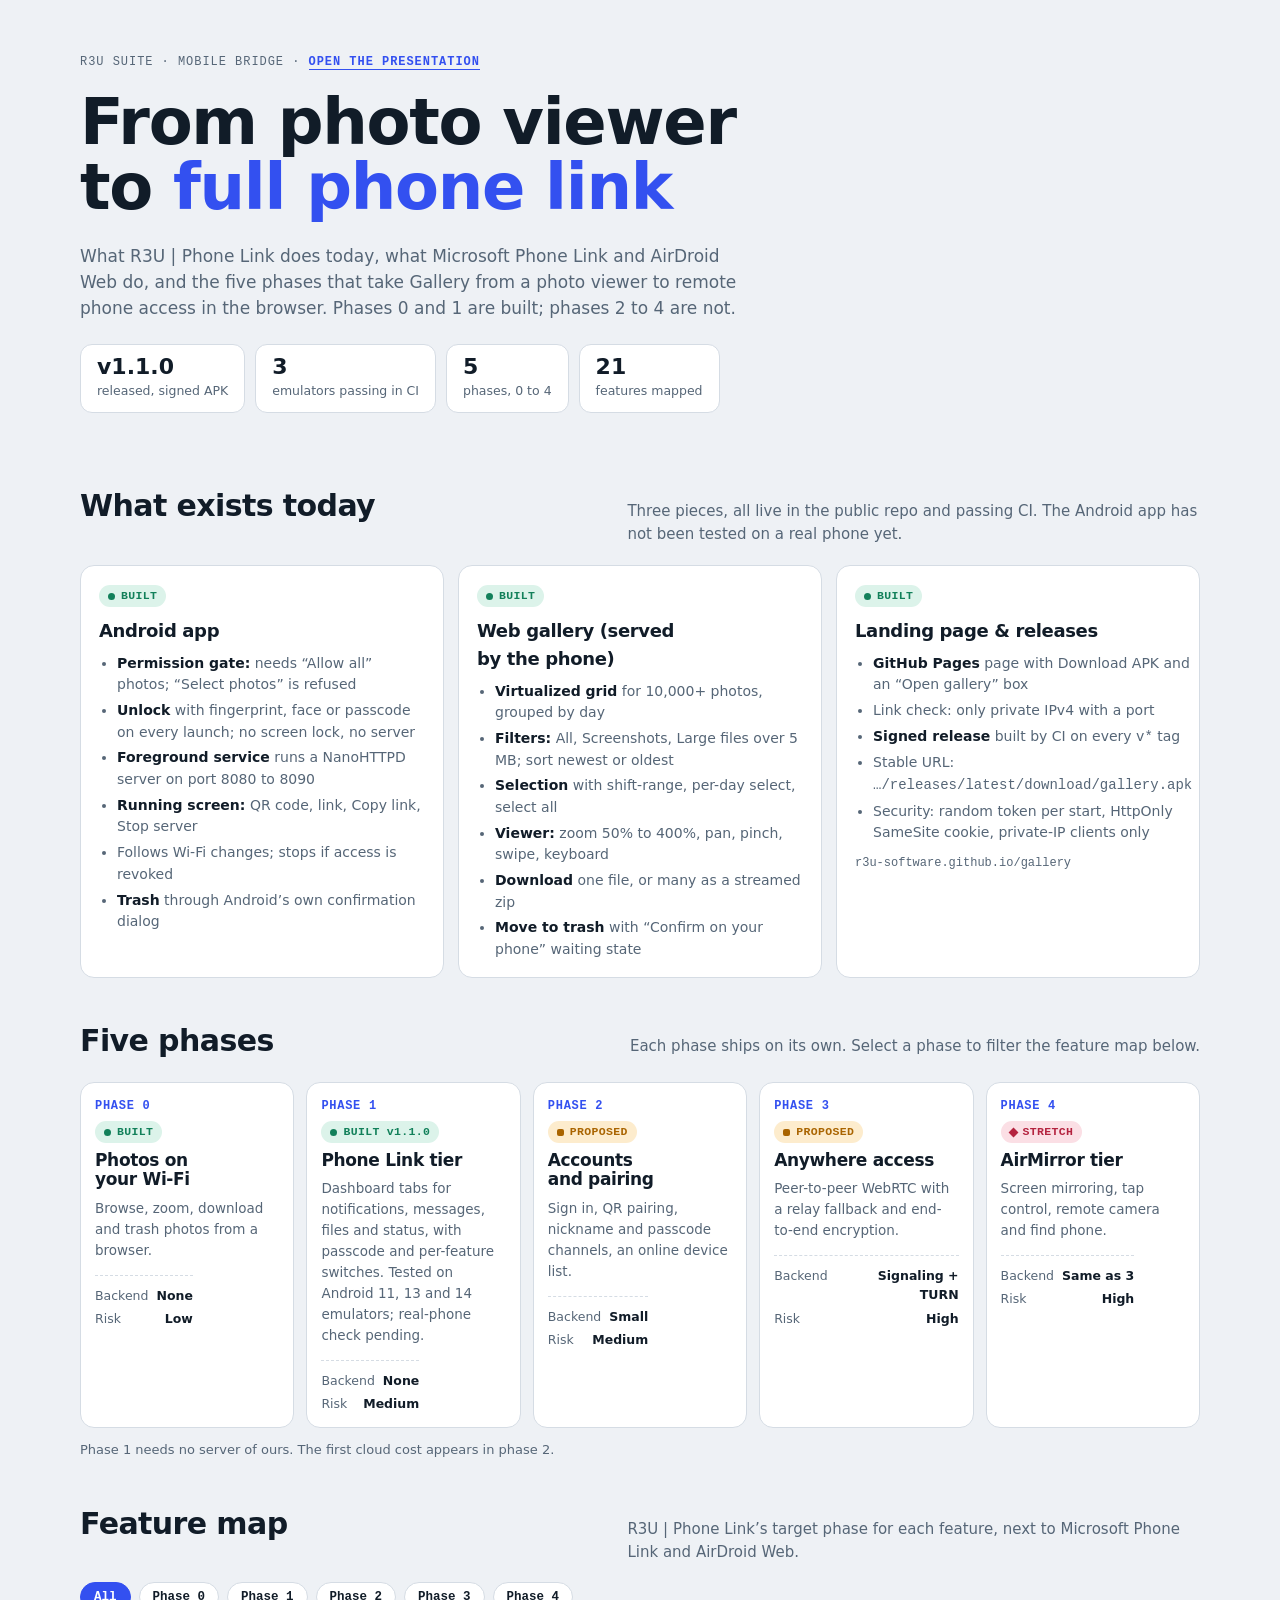
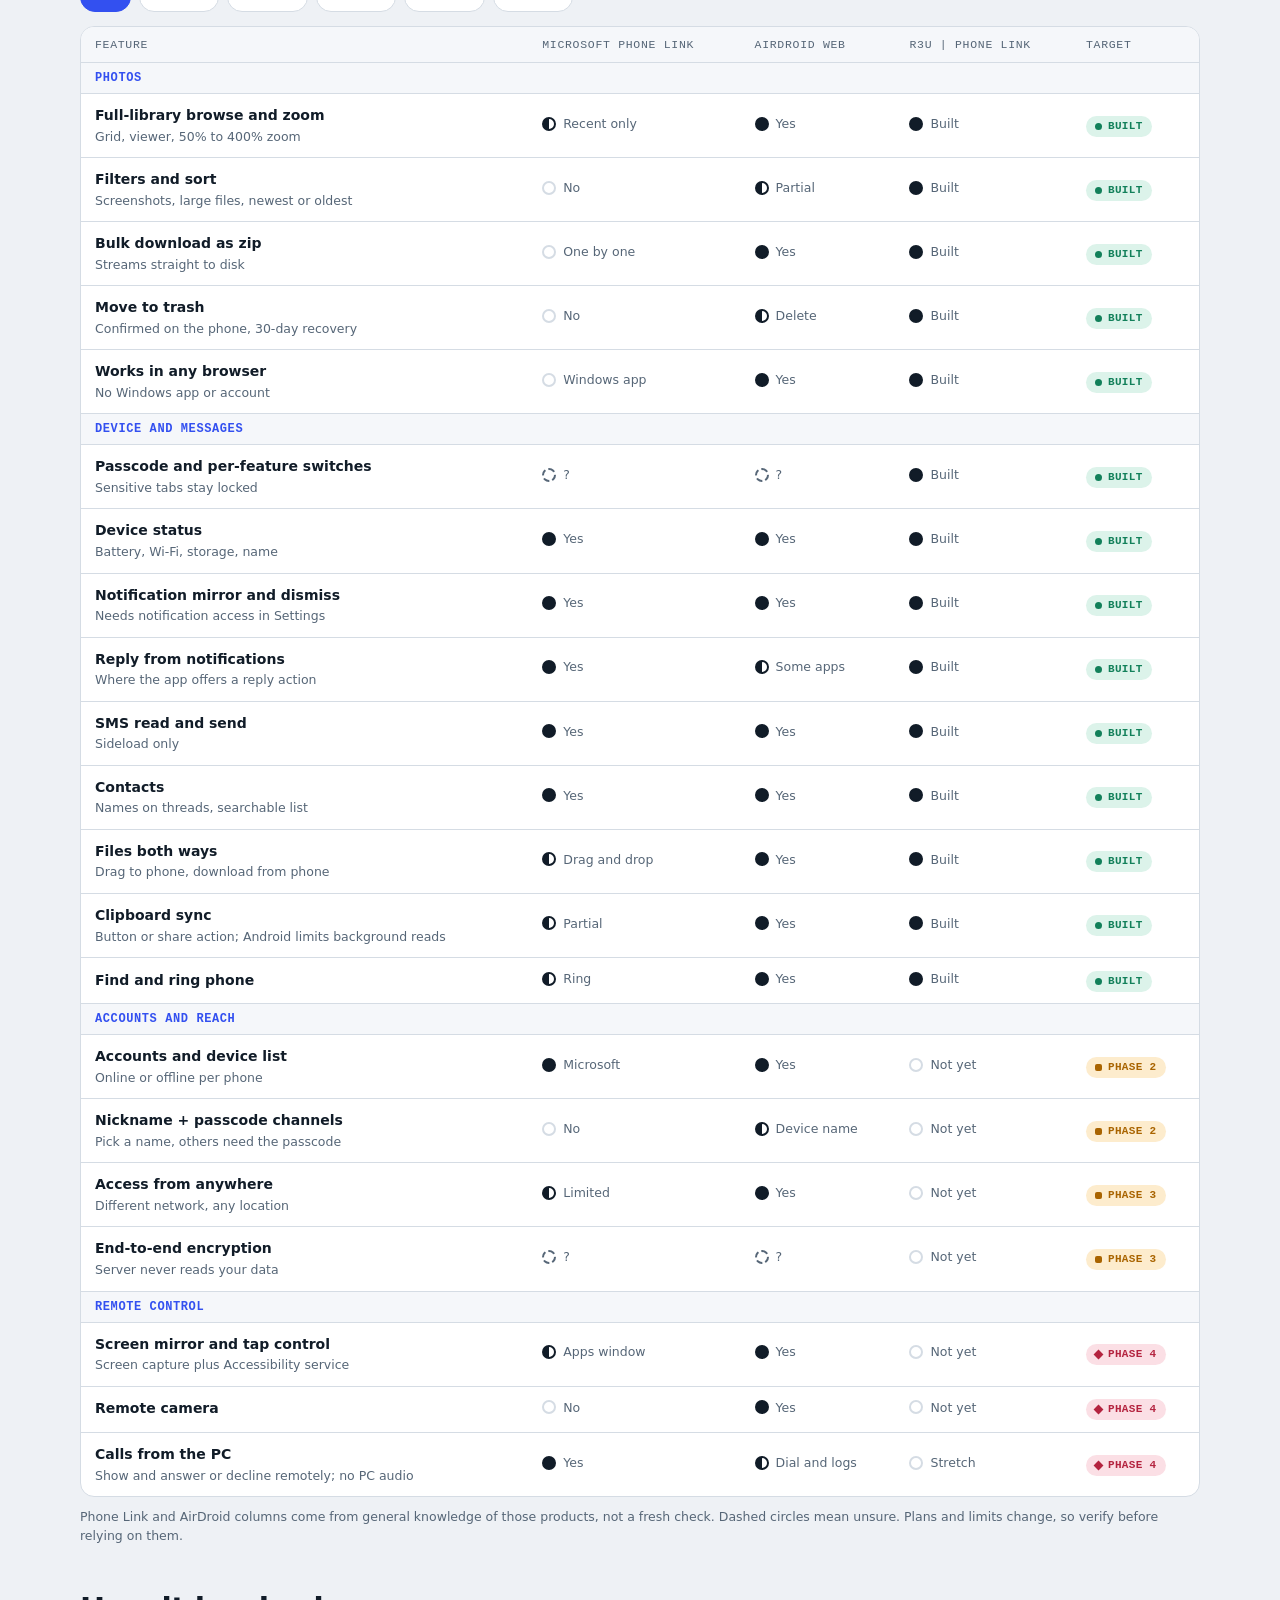
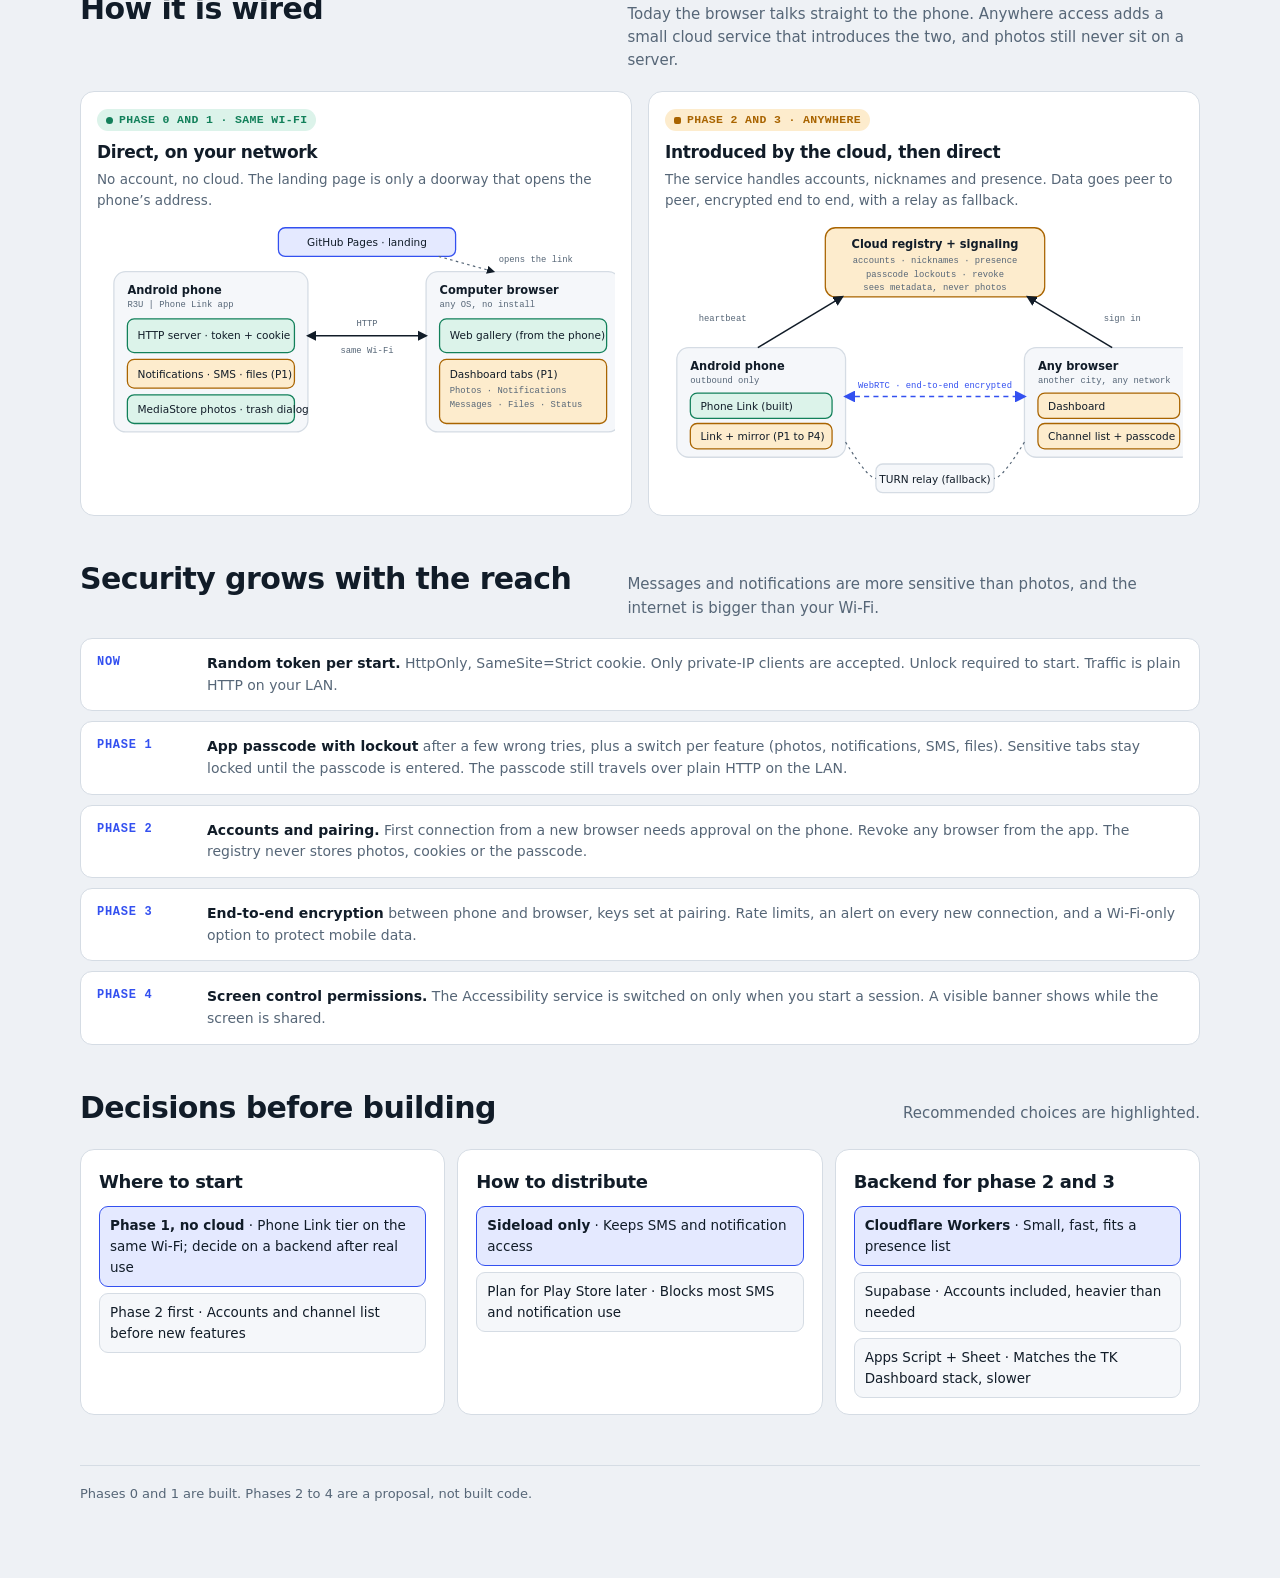
==== commit 8b4a26f0: "Add the R3U | Phone Link presentation (19 slides with screenshots) and rebrand the roadmap site Co-A" ====
--- a/index.html
+++ b/index.html
@@ -6,8 +6,8 @@
 <meta name="color-scheme" content="light dark">
 <meta name="referrer" content="no-referrer">
 <meta http-equiv="Content-Security-Policy" content="default-src 'none'; script-src 'self'; style-src 'self'; img-src data:; base-uri 'none'; form-action 'none'">
-<title>R3U Gallery Roadmap</title>
-<meta name="description" content="What R3U Gallery does today and the five-phase plan toward full phone link in the browser.">
+<title>R3U | Phone Link Roadmap</title>
+<meta name="description" content="What R3U | Phone Link does today and the five-phase plan toward full phone link in the browser.">
 <link rel="icon" href="data:image/svg+xml,%3Csvg xmlns='http://www.w3.org/2000/svg' viewBox='0 0 32 32'%3E%3Crect width='32' height='32' rx='8' fill='%233d5afe'/%3E%3Cpath d='M7 22l6-7 4 5 3-3 5 5z' fill='%23fff'/%3E%3Ccircle cx='12' cy='11' r='2.5' fill='%23fff'/%3E%3C/svg%3E">
 <link rel="stylesheet" href="roadmap.css">
 </head>
@@ -15,9 +15,9 @@
 <div class="wrap">
 
   <header class="hero">
-    <div class="eyebrow">R3U Suite · Mobile bridge</div>
-    <h1>From phone gallery to <em>full phone link</em></h1>
-    <p class="lead">What R3U Gallery does today, what Phone Link and AirDroid Web do, and the five phases that take Gallery from a photo viewer to remote phone access in the browser. Phases 0 and 1 are built; phases 2 to 4 are not.</p>
+    <div class="eyebrow">R3U Suite · Mobile bridge · <a href="deck/">Open the presentation</a></div>
+    <h1>From photo viewer to <em>full phone link</em></h1>
+    <p class="lead">What R3U | Phone Link does today, what Microsoft Phone Link and AirDroid Web do, and the five phases that take Gallery from a photo viewer to remote phone access in the browser. Phases 0 and 1 are built; phases 2 to 4 are not.</p>
     <div class="stats" aria-label="Summary">
       <div class="stat"><b>v1.1.0</b><span>released, signed APK</span></div>
       <div class="stat"><b>3</b><span>emulators passing in CI</span></div>
@@ -86,13 +86,13 @@
   <section id="features">
     <div class="sec-head">
       <h2>Feature map</h2>
-      <p>R3U Gallery’s target phase for each feature, next to Phone Link and AirDroid Web.</p>
+      <p>R3U | Phone Link’s target phase for each feature, next to Microsoft Phone Link and AirDroid Web.</p>
     </div>
     <div class="chips" id="chips" role="group" aria-label="Filter by phase"></div>
     <div class="table-wrap" role="region" aria-label="Feature comparison table" tabindex="0">
       <table>
         <thead>
-          <tr><th>Feature</th><th>Phone Link</th><th>AirDroid Web</th><th>R3U Gallery</th><th>Target</th></tr>
+          <tr><th>Feature</th><th>Microsoft Phone Link</th><th>AirDroid Web</th><th>R3U | Phone Link</th><th>Target</th></tr>
         </thead>
         <tbody id="rows"></tbody>
       </table>
@@ -120,7 +120,7 @@
           <!-- phone -->
           <rect class="box" x="20" y="60" width="230" height="190" rx="14"/>
           <text class="t-strong" x="36" y="86">Android phone</text>
-          <text class="mono" x="36" y="102">R3U Gallery app</text>
+          <text class="mono" x="36" y="102">R3U | Phone Link app</text>
           <rect class="box-built" x="36" y="116" width="198" height="40" rx="8"/>
           <text x="48" y="140">HTTP server · token + cookie</text>
           <rect class="box-plan" x="36" y="164" width="198" height="34" rx="8"/>
@@ -171,7 +171,7 @@
           <text class="t-strong" x="30" y="176">Android phone</text>
           <text class="mono" x="30" y="192">outbound only</text>
           <rect class="box-built" x="30" y="204" width="168" height="30" rx="8"/>
-          <text x="42" y="224">Gallery (built)</text>
+          <text x="42" y="224">Phone Link (built)</text>
           <rect class="box-plan" x="30" y="240" width="168" height="30" rx="8"/>
           <text x="42" y="260">Link + mirror (P1 to P4)</text>
           <!-- browser -->
--- a/roadmap.css
+++ b/roadmap.css
@@ -168,3 +168,6 @@
 .fig { margin: 0; }
 .pill.self-start { align-self: flex-start; }
 svg .acc-text { fill: var(--accent); }
+
+.eyebrow a { color: var(--accent); font-weight: 700; text-decoration: none; border-bottom: 1px solid currentColor; }
+.eyebrow a:focus-visible { outline: 2px solid var(--accent); outline-offset: 3px; }
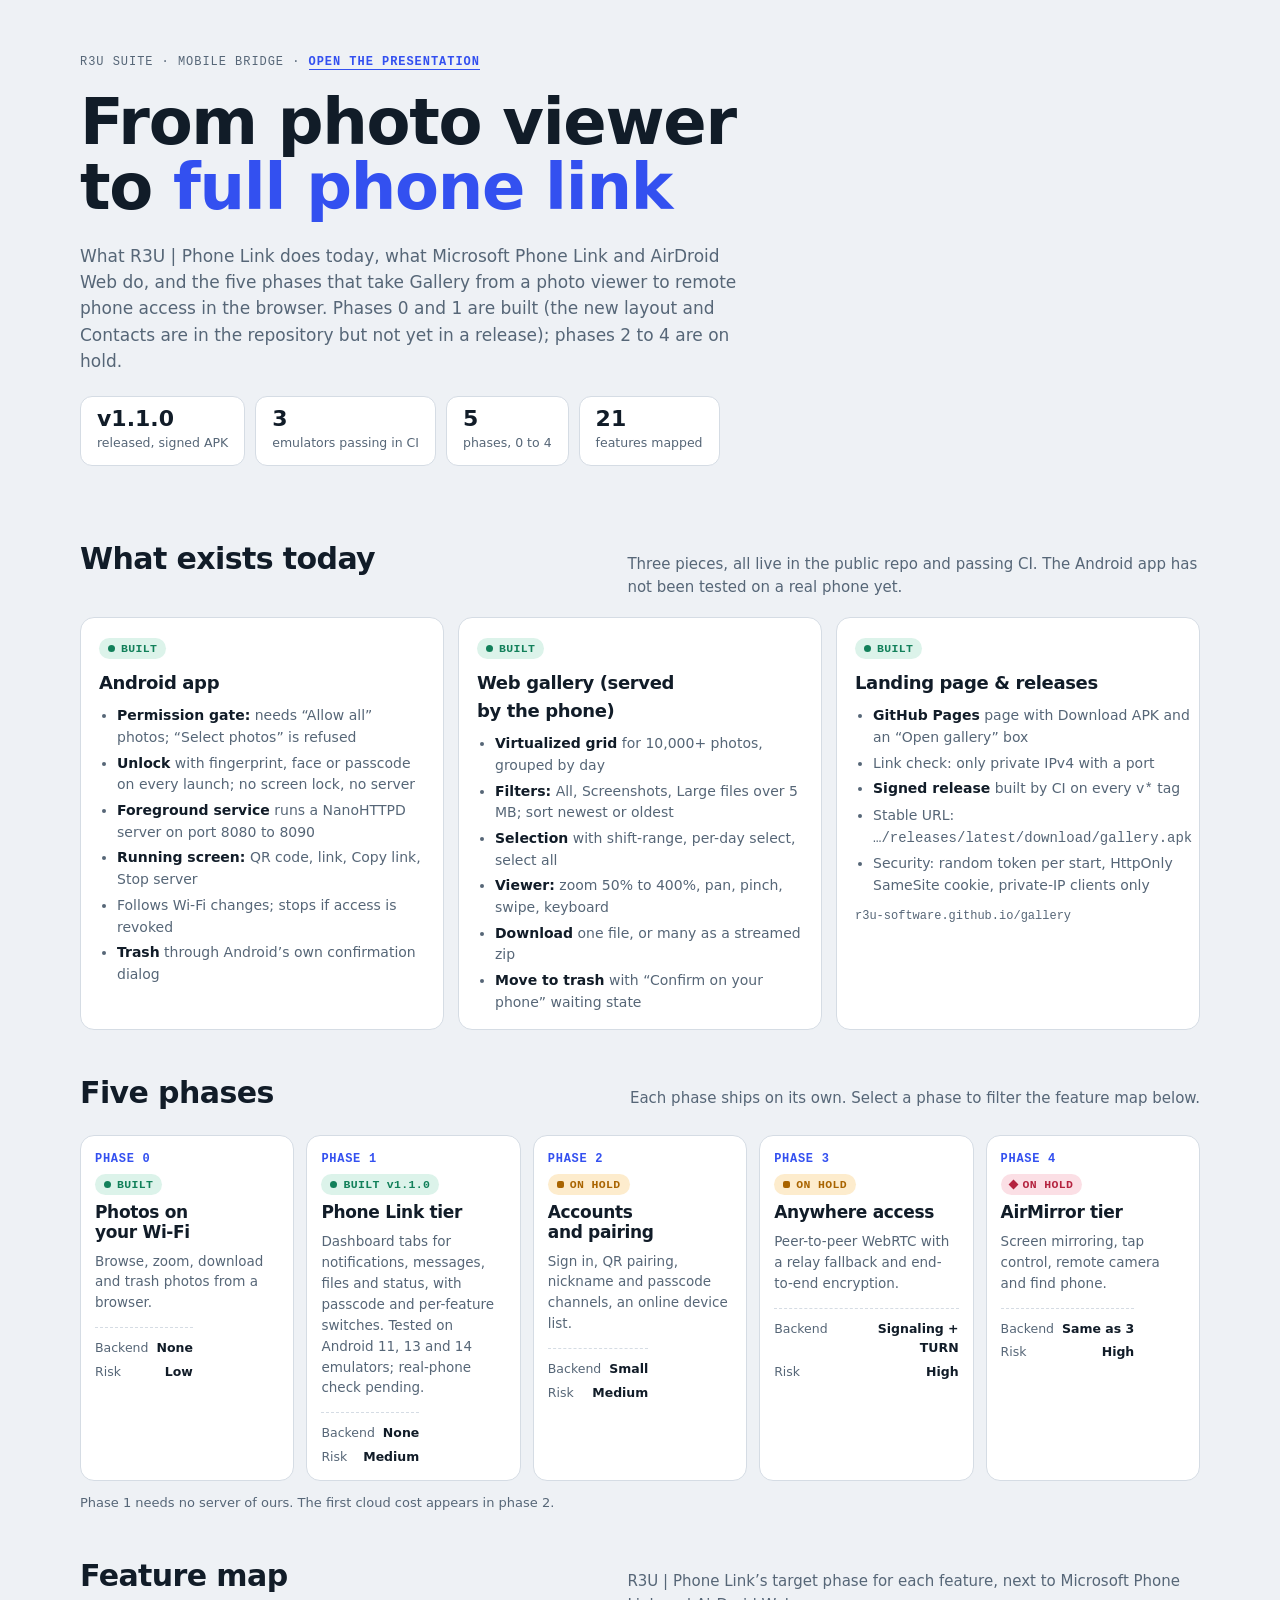
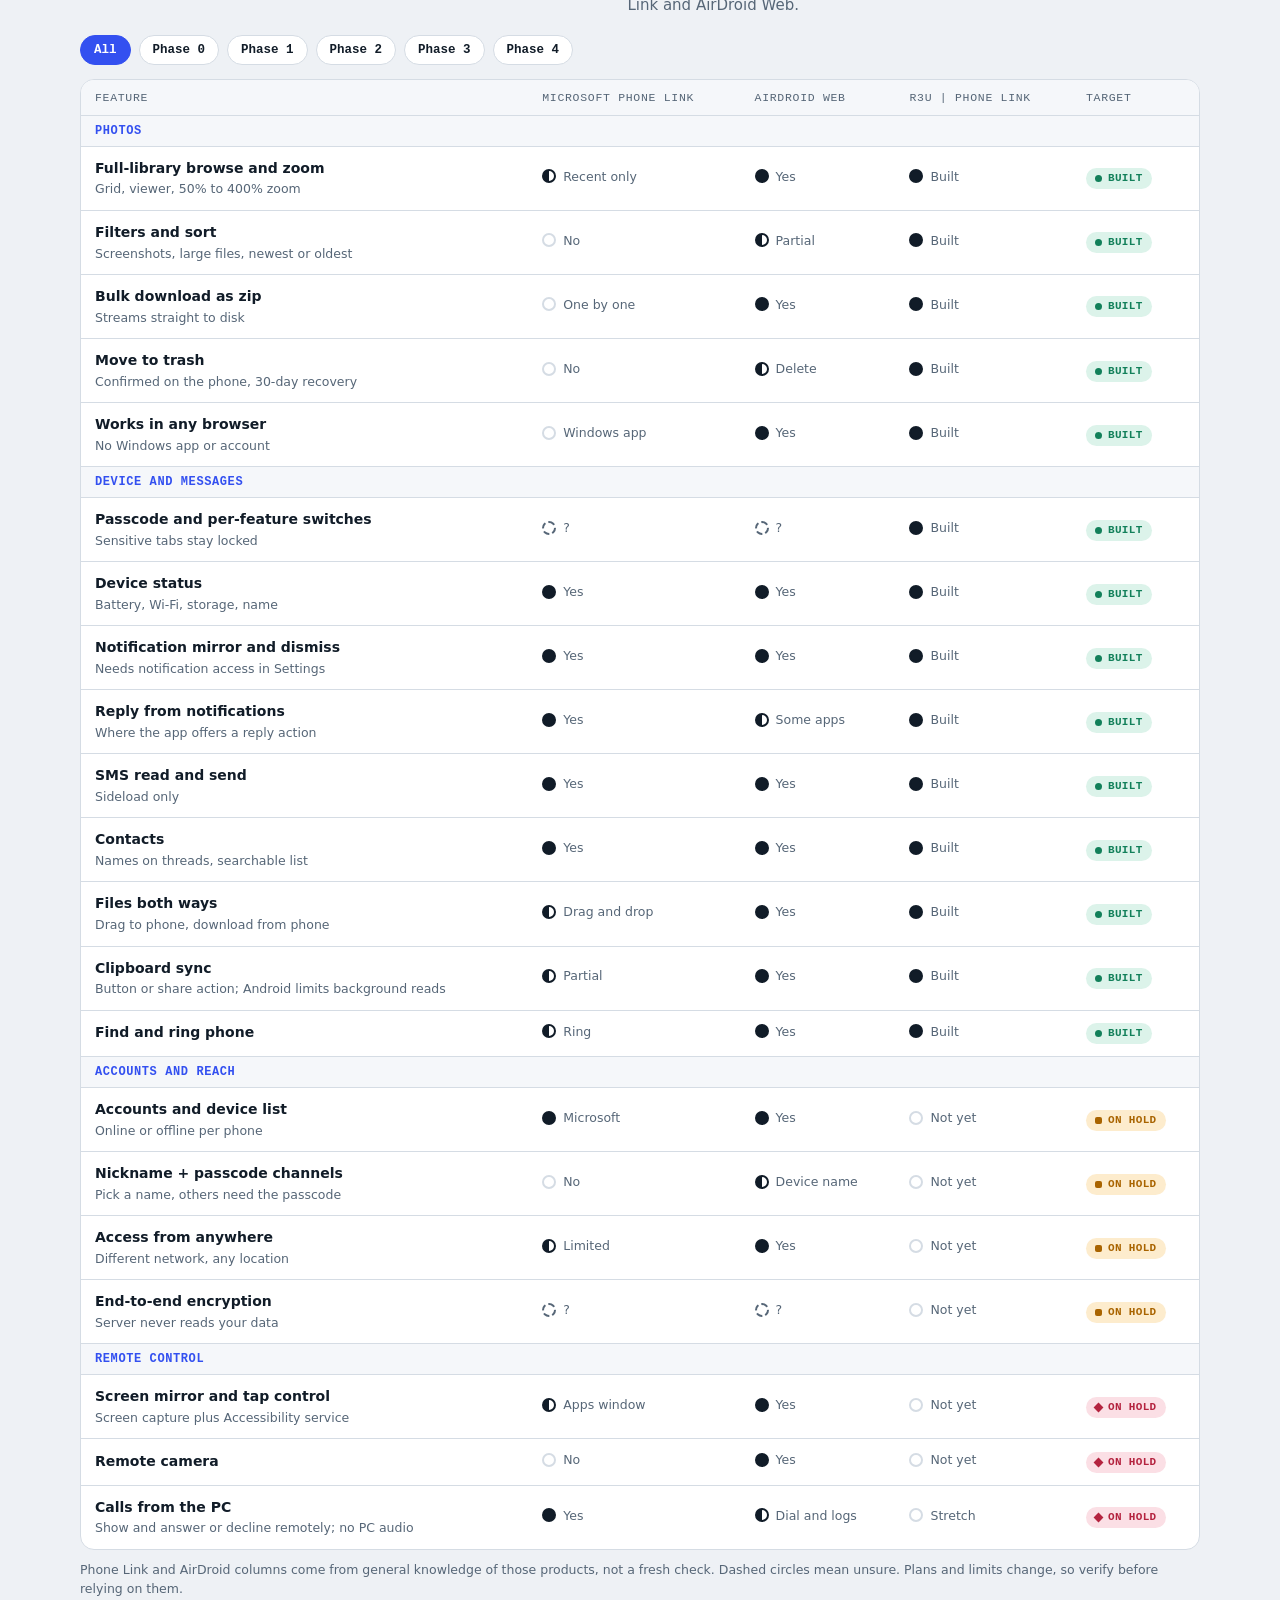
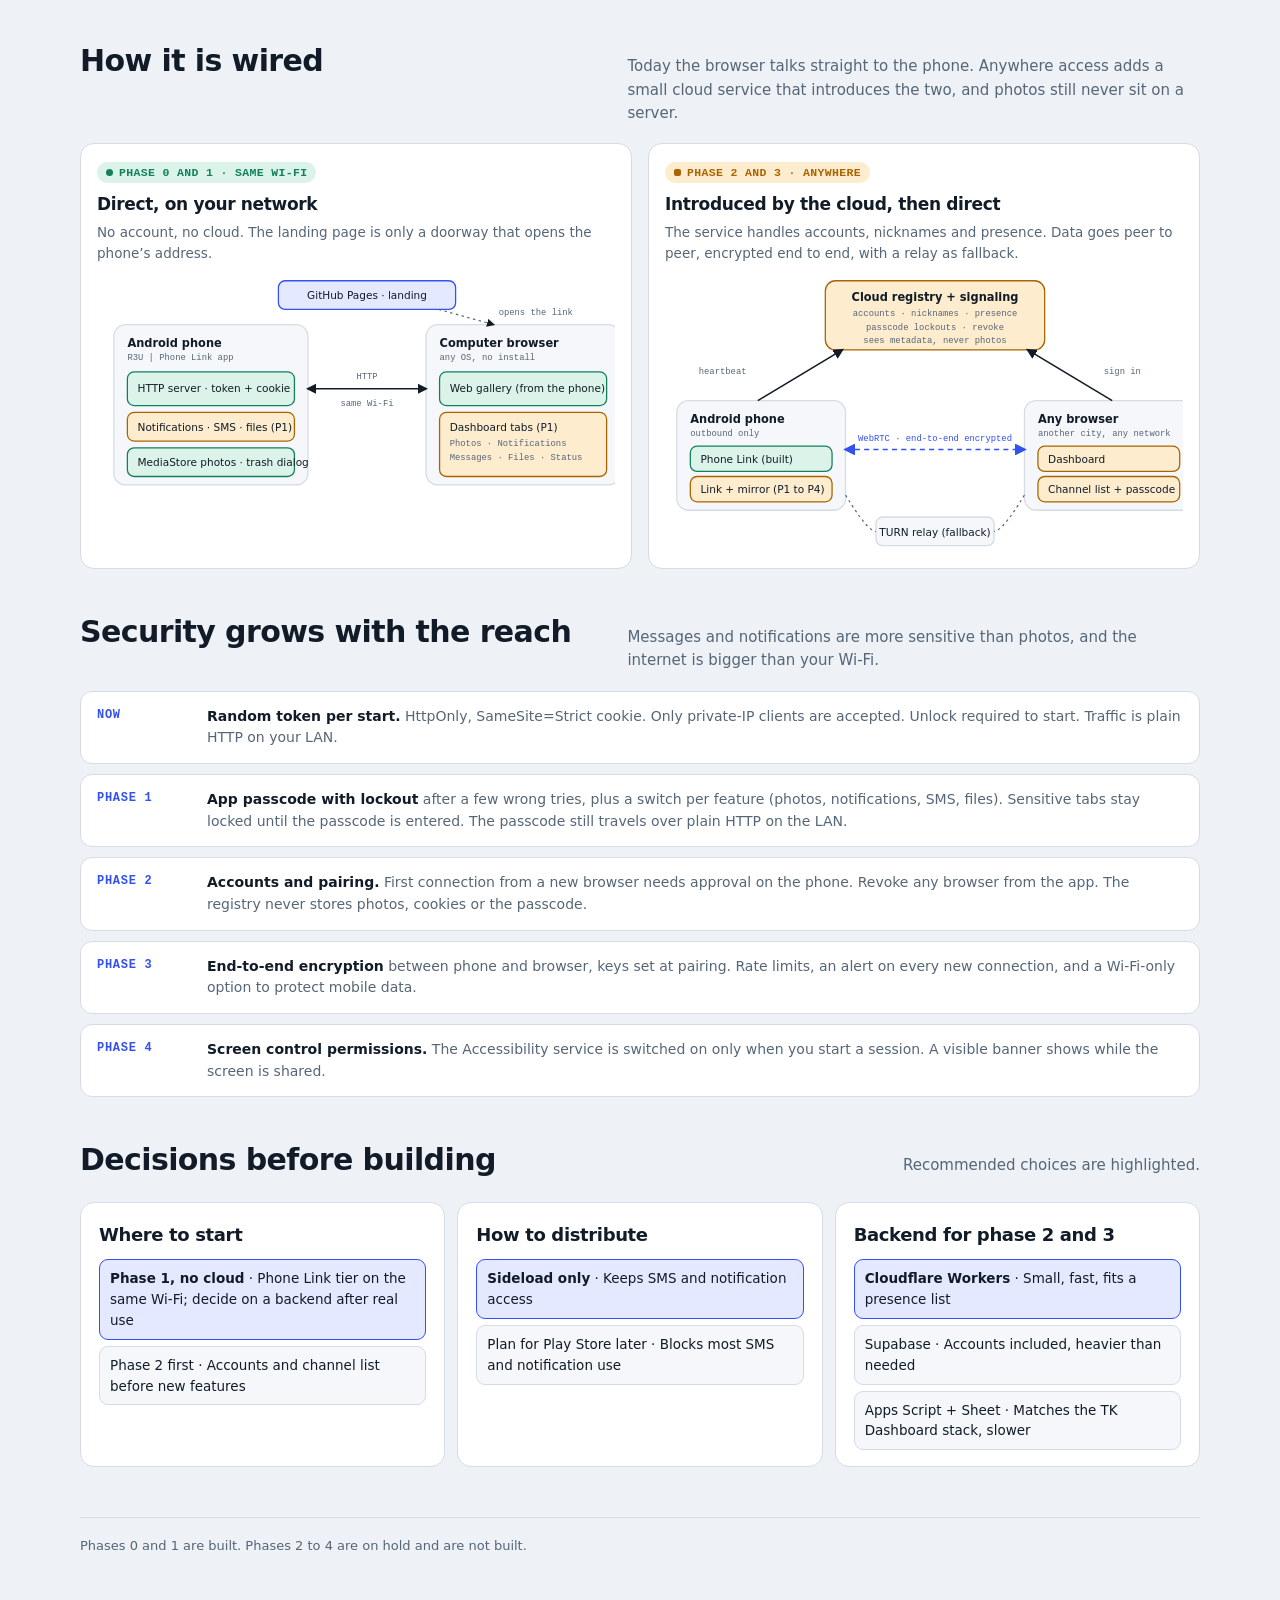
==== commit af469790: "Presentation rebuilt around the new layout (22 slides); phases 2-4 marked on hold Co-Authored-By: Cl" ====
--- a/index.html
+++ b/index.html
@@ -17,7 +17,7 @@
   <header class="hero">
     <div class="eyebrow">R3U Suite · Mobile bridge · <a href="deck/">Open the presentation</a></div>
     <h1>From photo viewer to <em>full phone link</em></h1>
-    <p class="lead">What R3U | Phone Link does today, what Microsoft Phone Link and AirDroid Web do, and the five phases that take Gallery from a photo viewer to remote phone access in the browser. Phases 0 and 1 are built; phases 2 to 4 are not.</p>
+    <p class="lead">What R3U | Phone Link does today, what Microsoft Phone Link and AirDroid Web do, and the five phases that take Gallery from a photo viewer to remote phone access in the browser. Phases 0 and 1 are built (the new layout and Contacts are in the repository but not yet in a release); phases 2 to 4 are on hold.</p>
     <div class="stats" aria-label="Summary">
       <div class="stat"><b>v1.1.0</b><span>released, signed APK</span></div>
       <div class="stat"><b>3</b><span>emulators passing in CI</span></div>
@@ -248,7 +248,7 @@
     </div>
   </section>
 
-  <footer>Phases 0 and 1 are built. Phases 2 to 4 are a proposal, not built code.</footer>
+  <footer>Phases 0 and 1 are built. Phases 2 to 4 are on hold and are not built.</footer>
 </div>
 <script src="roadmap.js"></script>
 </body>
